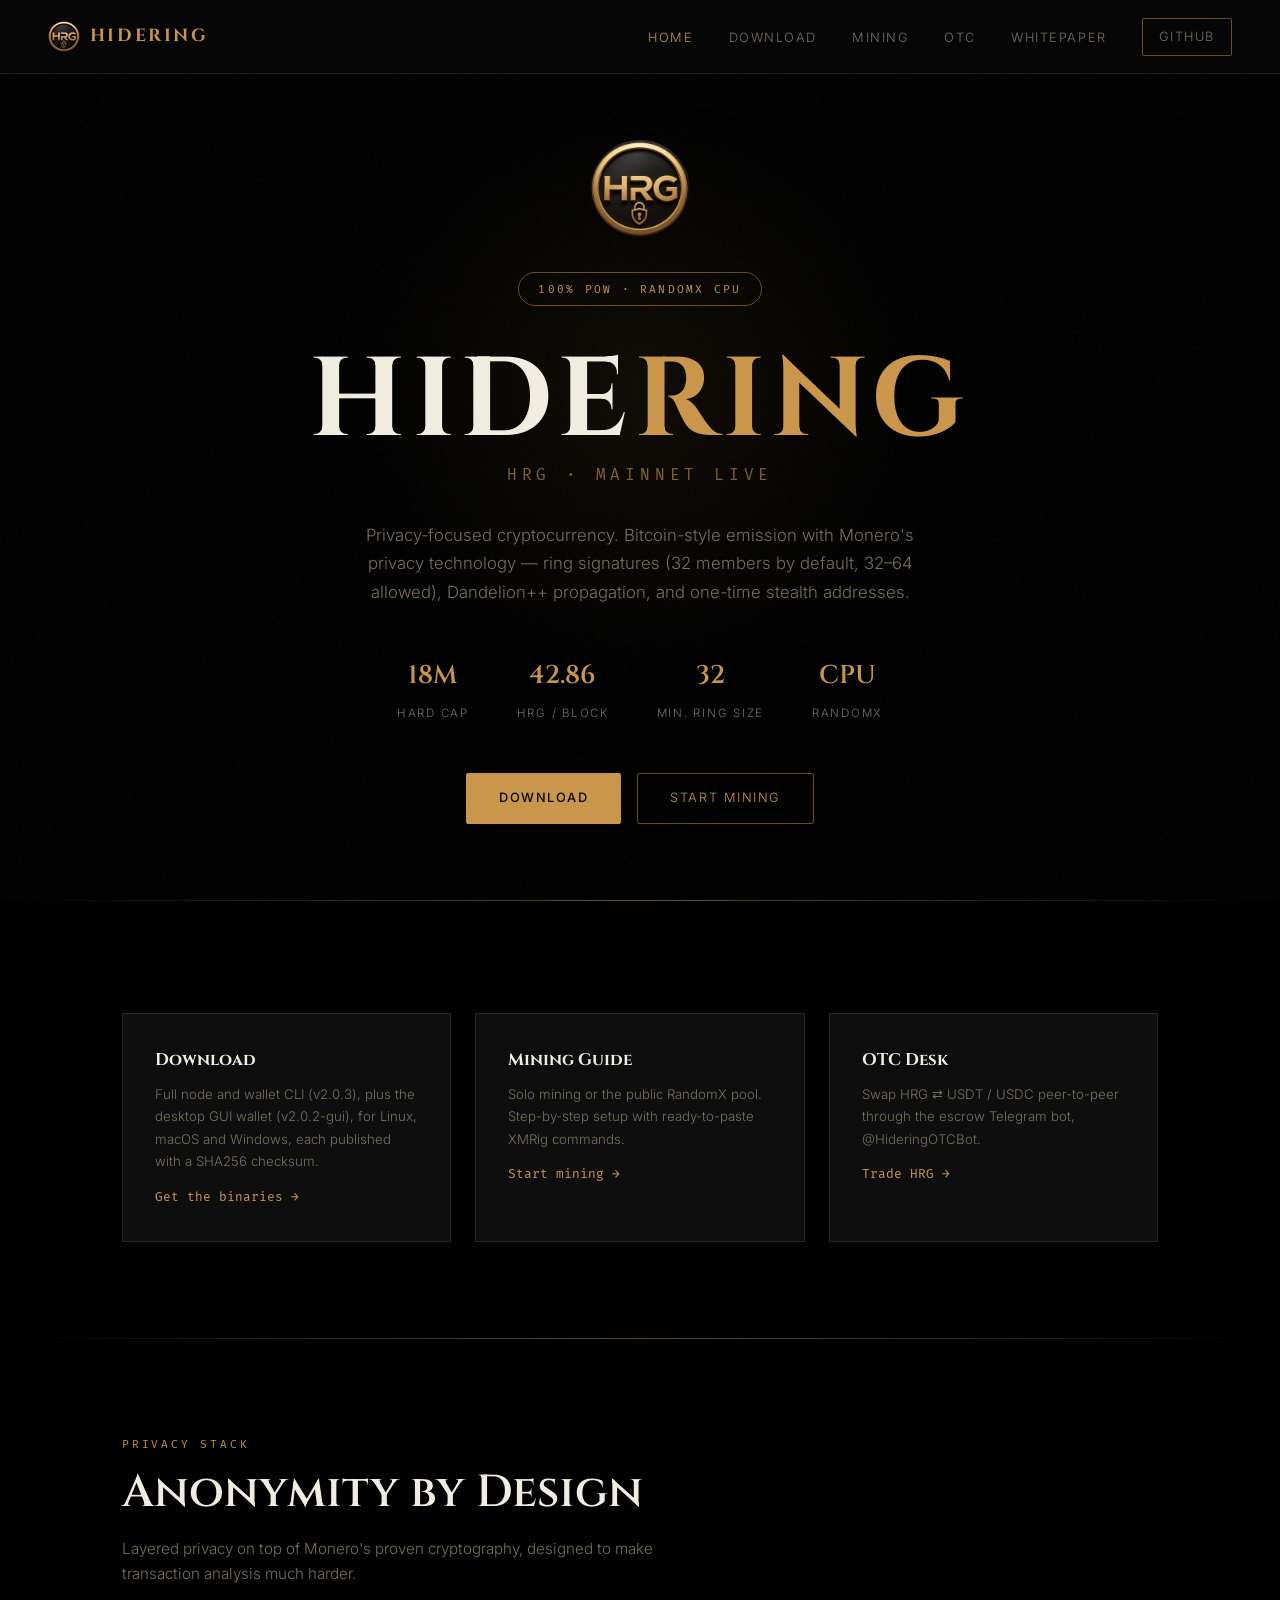
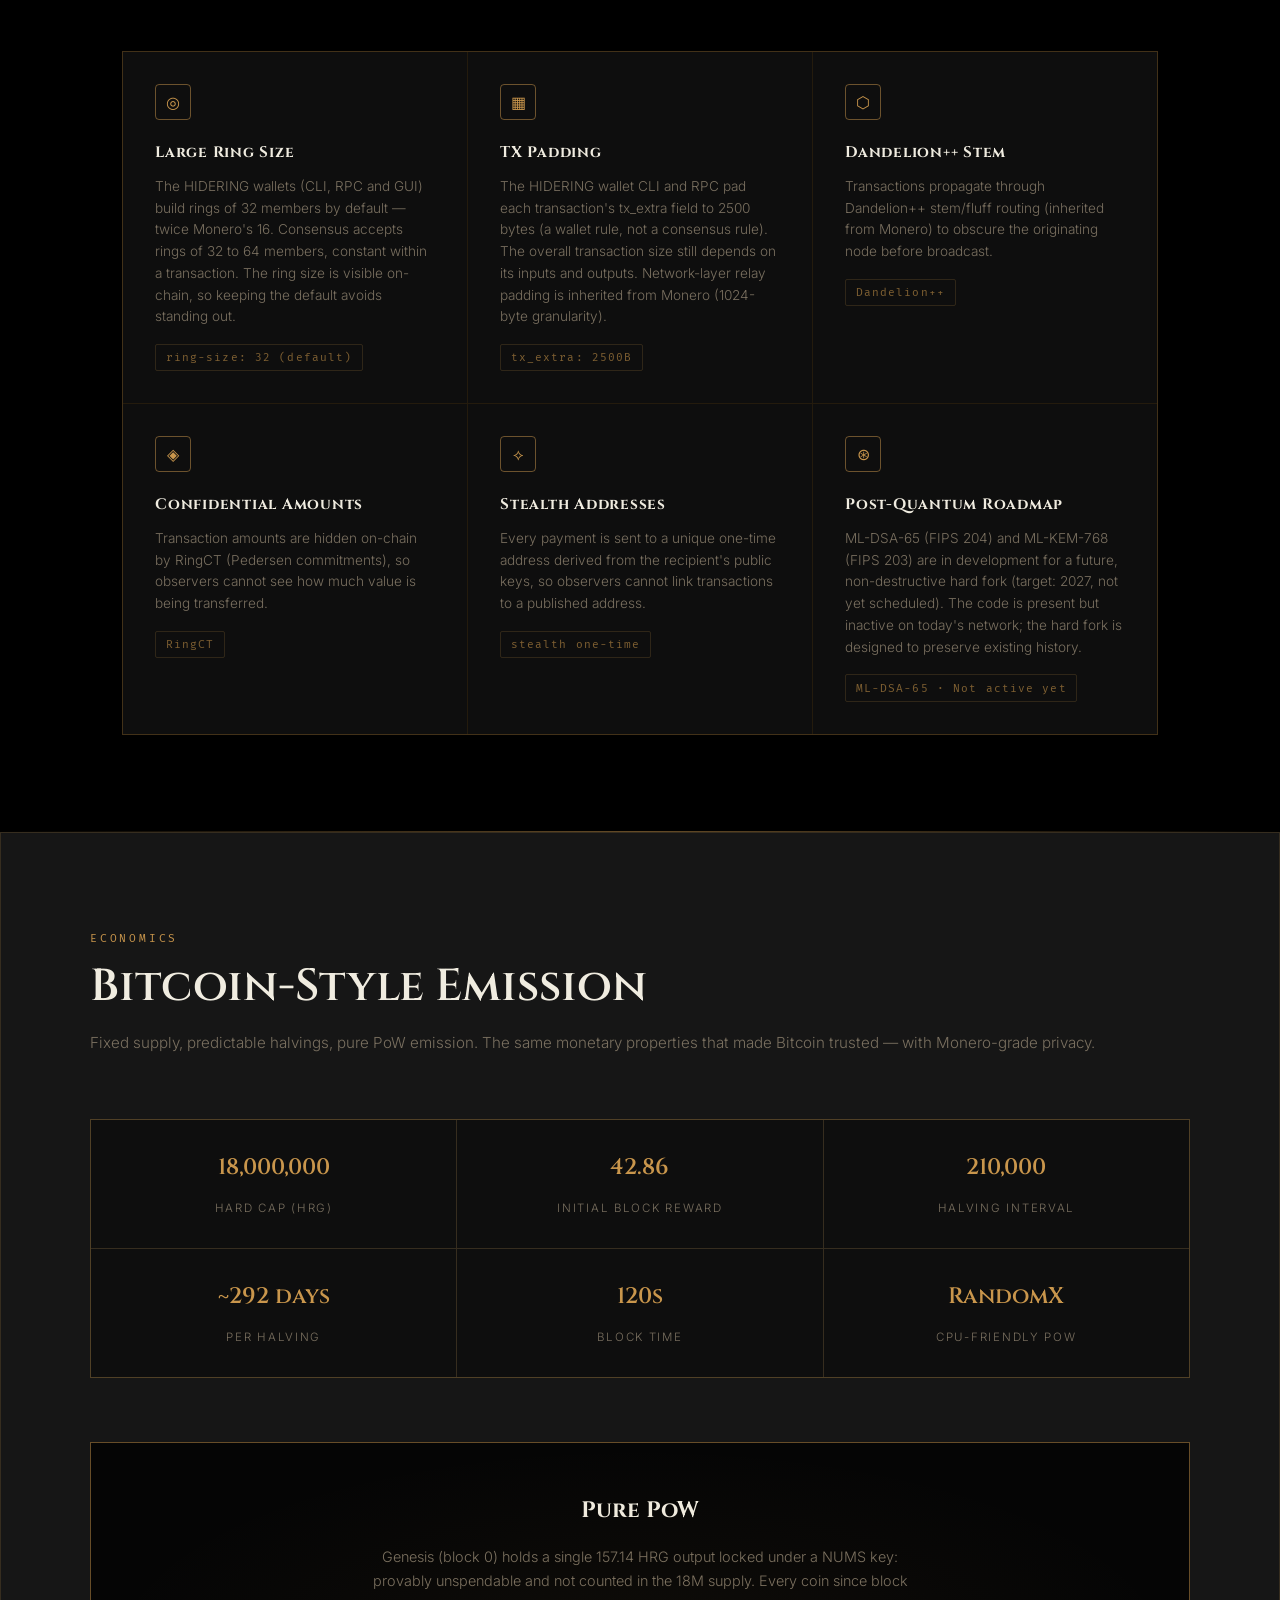
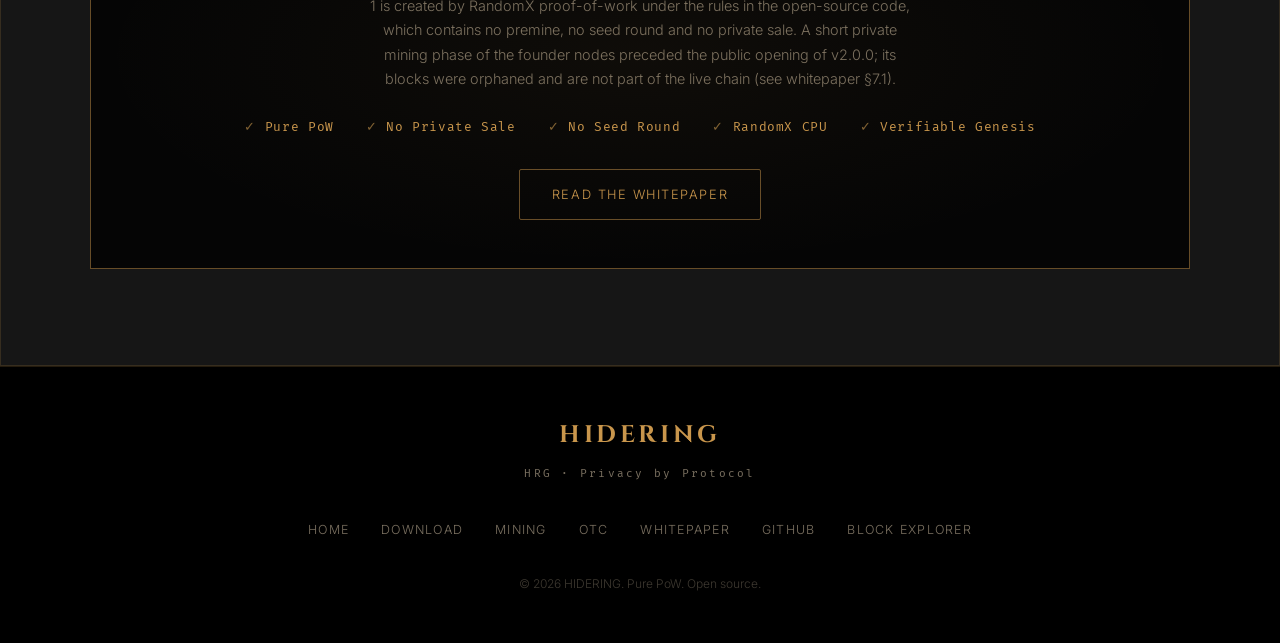
==== docs/index.html @ 136d58a7 "[HRG] docs: retire la bordure CSS autour du logo central de l'accueil Co-Authored-By: Claude Opus 5." ====
<!DOCTYPE html>
<html lang="en">
<head>
<meta charset="UTF-8">
<meta name="viewport" content="width=device-width, initial-scale=1.0">
<title>HIDERING (HRG) — Privacy Cryptocurrency</title>
<meta name="description" content="HIDERING (HRG) is a maximum-privacy cryptocurrency forked from Monero with a Bitcoin-style 18M hard cap, 100% RandomX CPU PoW emission, and ring signatures (32 members by default, 32–64 allowed).">
<link rel="icon" href="favicon.ico?v=20261107" sizes="any">
<link rel="icon" type="image/png" sizes="32x32" href="favicon-32.png?v=20261107">
<link rel="icon" type="image/png" sizes="16x16" href="favicon-16.png?v=20261107">
<link rel="apple-touch-icon" href="apple-touch-icon.png?v=20261107">
<link rel="preconnect" href="https://fonts.googleapis.com">
<link href="https://fonts.googleapis.com/css2?family=Cinzel:wght@400;600;700&family=Inter:wght@300;400;500&family=Fira+Mono:wght@400;500&display=swap" rel="stylesheet">
<link rel="stylesheet" href="style.css">
<script src="/matrix.js" defer></script>
<style>
  /* ---- home-only ---- */
  .hero {
    position: relative;
    min-height: 100vh;
    display: flex;
    flex-direction: column;
    align-items: center;
    justify-content: center;
    text-align: center;
    padding: 8rem 2rem 4rem;
    overflow: hidden;
  }
  .hero-glow {
    position: absolute; top: 50%; left: 50%;
    transform: translate(-50%, -60%);
    width: 600px; height: 600px;
    background: radial-gradient(ellipse, rgba(201,150,76,0.08) 0%, transparent 70%);
    pointer-events: none;
  }
  .hero-badge {
    display: inline-block;
    border: 1px solid var(--border-bright);
    color: var(--gold);
    font-size: 0.7rem; letter-spacing: 0.2em; text-transform: uppercase;
    padding: 0.4rem 1.2rem; border-radius: 2rem; margin-bottom: 2.5rem;
    font-family: 'Fira Mono', monospace;
    animation: fadeUp 0.8s ease both;
  }
  .hero h1 {
    font-family: 'Cinzel', serif;
    font-size: clamp(3.5rem, 10vw, 7rem);
    font-weight: 700; color: var(--white);
    line-height: 1; letter-spacing: 0.05em; margin-bottom: 0.2rem;
    animation: fadeUp 0.8s 0.1s ease both;
  }
  .hero h1 span { color: var(--gold); }
  .hero-ticker {
    font-family: 'Fira Mono', monospace; font-size: 1rem;
    color: var(--gold-dim); letter-spacing: 0.3em; margin-bottom: 2rem;
    animation: fadeUp 0.8s 0.2s ease both;
  }
  .hero p {
    max-width: 560px; font-size: 1.05rem; color: var(--text-dim);
    margin-bottom: 3rem; animation: fadeUp 0.8s 0.3s ease both;
  }
  .hero-stats {
    display: flex; gap: 3rem; flex-wrap: wrap; justify-content: center;
    margin-bottom: 3rem; animation: fadeUp 0.8s 0.4s ease both;
  }
  .stat { text-align: center; }
  .stat-value {
    font-family: 'Cinzel', serif; font-size: 1.6rem; color: var(--gold);
    display: block; font-weight: 600;
  }
  .stat-label {
    font-size: 0.72rem; letter-spacing: 0.15em; text-transform: uppercase;
    color: var(--text-dim);
  }
  .hero-cta {
    display: flex; gap: 1rem; flex-wrap: wrap; justify-content: center;
    animation: fadeUp 0.8s 0.5s ease both;
  }
  @keyframes fadeUp {
    from { opacity: 0; transform: translateY(20px); }
    to { opacity: 1; transform: translateY(0); }
  }

  .features-grid {
    display: grid; grid-template-columns: repeat(3, 1fr);
    gap: 1px; background: var(--border); border: 1px solid var(--border);
  }
  .feature { background: var(--dark); padding: 2rem; transition: background 0.2s; }
  .feature:hover { background: var(--dark2); }
  .feature-icon {
    width: 36px; height: 36px; border: 1px solid var(--border-bright);
    border-radius: 4px; display: flex; align-items: center; justify-content: center;
    margin-bottom: 1.25rem; color: var(--gold); font-size: 1rem;
  }
  .feature h3 {
    font-family: 'Cinzel', serif; font-size: 0.95rem; color: var(--white);
    margin-bottom: 0.6rem; letter-spacing: 0.05em;
  }
  .feature p { font-size: 0.85rem; color: var(--text-dim); line-height: 1.6; }
  .feature-tag {
    display: inline-block; margin-top: 1rem; font-family: 'Fira Mono', monospace;
    font-size: 0.7rem; color: var(--gold-dim); letter-spacing: 0.1em;
    border: 1px solid var(--border); padding: 0.2rem 0.6rem; border-radius: 2px;
  }

  .token-section { background: var(--dark2); border: 1px solid var(--border); padding: 6rem 2rem; }
  .token-section > * { max-width: 1100px; margin-left: auto; margin-right: auto; }
  .token-grid {
    display: grid; grid-template-columns: repeat(3, 1fr); gap: 1px;
    background: var(--border); border: 1px solid var(--border); margin-top: 3rem;
  }
  .token-card { background: var(--dark); padding: 1.75rem 1.5rem; text-align: center; }
  .token-card-value {
    font-family: 'Cinzel', serif; font-size: 1.4rem; color: var(--gold);
    font-weight: 600; display: block; margin-bottom: 0.4rem;
  }
  .token-card-label {
    font-size: 0.72rem; letter-spacing: 0.15em; text-transform: uppercase; color: var(--text-dim);
  }

  .fairlaunch-box {
    border: 1px solid var(--border-bright); padding: 3rem; text-align: center;
    position: relative; overflow: hidden; margin-top: 4rem;
    background: rgba(0,0,0,0.75);
  }
  .fairlaunch-box::before {
    content: ''; position: absolute; inset: 0;
    background: radial-gradient(ellipse at center, rgba(201,150,76,0.05), transparent 70%);
    pointer-events: none;
  }
  .fairlaunch-box h3 { font-family: 'Cinzel', serif; font-size: 1.4rem; color: var(--white); margin-bottom: 1rem; }
  .fairlaunch-box p { color: var(--text-dim); font-size: 0.9rem; max-width: 540px; margin: 0 auto 1.5rem; }
  .fairlaunch-items { display: flex; gap: 2rem; justify-content: center; flex-wrap: wrap; }
  .fi { font-size: 0.8rem; color: var(--gold); font-family: 'Fira Mono', monospace; letter-spacing: 0.05em; }
  .fi::before { content: '✓ '; color: var(--gold-dim); }

  /* nav cards (links out to inner pages) */
  .navcards { display: grid; grid-template-columns: repeat(3, 1fr); gap: 1.5rem; margin-top: 1rem; }
  .navcard {
    border: 1px solid var(--border); background: var(--dark); padding: 2rem;
    text-decoration: none; display: block; transition: all 0.2s;
  }
  .navcard:hover { background: var(--dark2); border-color: var(--border-bright); transform: translateY(-2px); }
  .navcard h3 { font-family: 'Cinzel', serif; font-size: 1.05rem; color: var(--white); margin-bottom: 0.5rem; }
  .navcard p { font-size: 0.83rem; color: var(--text-dim); }
  .navcard .arrow { color: var(--gold); font-family: 'Fira Mono', monospace; font-size: 0.8rem; margin-top: 0.8rem; display: inline-block; }

  @media (max-width: 768px) {
    .hero-stats { gap: 1.5rem; }
    .token-grid { grid-template-columns: repeat(2, 1fr); }
    .features-grid { grid-template-columns: 1fr; }
    .token-section { padding: 4rem 1.5rem; }
    .fairlaunch-box { padding: 2rem 1.5rem; }
    .navcards { grid-template-columns: 1fr; }
  }
</style>
</head>
<body>

<!-- NAV -->
<nav>
  <a href="index.html" class="nav-logo"><img src="logo1.png" alt="HRG">HIDERING</a>
  <button class="nav-toggle" aria-label="Toggle menu">☰</button>
  <ul class="nav-links">
    <li><a href="index.html" class="active">Home</a></li>
    <li><a href="download.html">Download</a></li>
    <li><a href="mining.html">Mining</a></li>
    <li><a href="otc.html">OTC</a></li>
    <li><a href="whitepaper.html">Whitepaper</a></li>
    <li><a href="https://github.com/AB-lab113/hidering" class="btn btn-outline btn-sm">GitHub</a></li>
  </ul>
</nav>

<!-- HERO -->
<div class="hero">
  <div class="hero-glow"></div>

  <a href="/chat" aria-label="Open Flash Chat"><img src="logo1.png" style="width:100px;height:100px;border-radius:50%;object-fit:cover;margin-bottom:1.5rem;cursor:pointer;" alt="HRG Logo"></a>
  <div class="hero-badge">100% PoW · RandomX CPU</div>

  <h1>HIDE<span>RING</span></h1>
  <div class="hero-ticker">HRG · MAINNET LIVE</div>

  <p>Privacy-focused cryptocurrency. Bitcoin-style emission with Monero's privacy technology — ring signatures (32 members by default, 32–64 allowed), Dandelion++ propagation, and one-time stealth addresses.</p>

  <div class="hero-stats">
    <div class="stat"><span class="stat-value">18M</span><span class="stat-label">Hard Cap</span></div>
    <div class="stat"><span class="stat-value">42.86</span><span class="stat-label">HRG / Block</span></div>
    <div class="stat"><span class="stat-value">32</span><span class="stat-label">Min. Ring Size</span></div>
    <div class="stat"><span class="stat-value">CPU</span><span class="stat-label">RandomX</span></div>
  </div>

  <div class="hero-cta">
    <a href="download.html" class="btn btn-primary">Download</a>
    <a href="mining.html" class="btn btn-outline">Start Mining</a>
  </div>
</div>

<div class="divider"></div>

<!-- QUICK NAV CARDS -->
<section>
  <div class="navcards reveal">
    <a href="download.html" class="navcard">
      <h3>Download</h3>
      <p>Full node and wallet CLI (v2.0.3), plus the desktop GUI wallet (v2.0.2-gui), for Linux, macOS and Windows, each published with a SHA256 checksum.</p>
      <span class="arrow">Get the binaries →</span>
    </a>
    <a href="mining.html" class="navcard">
      <h3>Mining Guide</h3>
      <p>Solo mining or the public RandomX pool. Step-by-step setup with ready-to-paste XMRig commands.</p>
      <span class="arrow">Start mining →</span>
    </a>
    <a href="otc.html" class="navcard">
      <h3>OTC Desk</h3>
      <p>Swap HRG ⇄ USDT / USDC peer-to-peer through the escrow Telegram bot, @HideringOTCBot.</p>
      <span class="arrow">Trade HRG →</span>
    </a>
  </div>
</section>

<div class="divider"></div>

<!-- PRIVACY -->
<section id="privacy">
  <div class="section-label reveal">Privacy Stack</div>
  <h2 class="section-title reveal">Anonymity by Design</h2>
  <p class="section-sub reveal">Layered privacy on top of Monero's proven cryptography, designed to make transaction analysis much harder.</p>

  <div class="features-grid reveal">
    <div class="feature">
      <div class="feature-icon">◎</div>
      <h3>Large Ring Size</h3>
      <p>The HIDERING wallets (CLI, RPC and GUI) build rings of 32 members by default — twice Monero's 16. Consensus accepts rings of 32 to 64 members, constant within a transaction. The ring size is visible on-chain, so keeping the default avoids standing out.</p>
      <span class="feature-tag">ring-size: 32 (default)</span>
    </div>
    <div class="feature">
      <div class="feature-icon">▦</div>
      <h3>TX Padding</h3>
      <p>The HIDERING wallet CLI and RPC pad each transaction's tx_extra field to 2500 bytes (a wallet rule, not a consensus rule). The overall transaction size still depends on its inputs and outputs. Network-layer relay padding is inherited from Monero (1024-byte granularity).</p>
      <span class="feature-tag">tx_extra: 2500B</span>
    </div>
    <div class="feature">
      <div class="feature-icon">⬡</div>
      <h3>Dandelion++ Stem</h3>
      <p>Transactions propagate through Dandelion++ stem/fluff routing (inherited from Monero) to obscure the originating node before broadcast.</p>
      <span class="feature-tag">Dandelion++</span>
    </div>
    <div class="feature">
      <div class="feature-icon">◈</div>
      <h3>Confidential Amounts</h3>
      <p>Transaction amounts are hidden on-chain by RingCT (Pedersen commitments), so observers cannot see how much value is being transferred.</p>
      <span class="feature-tag">RingCT</span>
    </div>
    <div class="feature">
      <div class="feature-icon">⟡</div>
      <h3>Stealth Addresses</h3>
      <p>Every payment is sent to a unique one-time address derived from the recipient's public keys, so observers cannot link transactions to a published address.</p>
      <span class="feature-tag">stealth one-time</span>
    </div>
    <div class="feature">
      <div class="feature-icon">⊛</div>
      <h3>Post-Quantum Roadmap</h3>
      <p>ML-DSA-65 (FIPS 204) and ML-KEM-768 (FIPS 203) are in development for a future, non-destructive hard fork (target: 2027, not yet scheduled). The code is present but inactive on today's network; the hard fork is designed to preserve existing history.</p>
      <span class="feature-tag">ML-DSA-65 · Not active yet</span>
    </div>
  </div>
</section>

<div class="divider"></div>

<!-- TOKENOMICS -->
<div class="token-section" id="tokenomics">
  <div class="section-label reveal">Economics</div>
  <h2 class="section-title reveal">Bitcoin-Style Emission</h2>
  <p class="section-sub reveal">Fixed supply, predictable halvings, pure PoW emission. The same monetary properties that made Bitcoin trusted — with Monero-grade privacy.</p>

  <div class="token-grid reveal">
    <div class="token-card"><span class="token-card-value">18,000,000</span><span class="token-card-label">Hard Cap (HRG)</span></div>
    <div class="token-card"><span class="token-card-value">42.86</span><span class="token-card-label">Initial Block Reward</span></div>
    <div class="token-card"><span class="token-card-value">210,000</span><span class="token-card-label">Halving Interval</span></div>
    <div class="token-card"><span class="token-card-value">~292 days</span><span class="token-card-label">Per Halving</span></div>
    <div class="token-card"><span class="token-card-value">120s</span><span class="token-card-label">Block Time</span></div>
    <div class="token-card"><span class="token-card-value">RandomX</span><span class="token-card-label">CPU-friendly PoW</span></div>
  </div>

  <div class="fairlaunch-box reveal">
    <h3>Pure PoW</h3>
    <p>Genesis (block 0) holds a single 157.14 HRG output locked under a NUMS key: provably unspendable and not counted in the 18M supply. Every coin since block 1 is created by RandomX proof-of-work under the rules in the open-source code, which contains no premine, no seed round and no private sale. A short private mining phase of the founder nodes preceded the public opening of v2.0.0; its blocks were orphaned and are not part of the live chain (see whitepaper §7.1).</p>
    <div class="fairlaunch-items">
      <span class="fi">Pure PoW</span>
      <span class="fi">No Private Sale</span>
      <span class="fi">No Seed Round</span>
      <span class="fi">RandomX CPU</span>
      <span class="fi">Verifiable Genesis</span>
    </div>
    <div style="margin-top:2rem;">
      <a href="whitepaper.html" class="btn btn-outline">Read the Whitepaper</a>
    </div>
  </div>
</div>

<!-- FOOTER -->
<footer>
  <div class="footer-logo">HIDERING</div>
  <div class="footer-sub">HRG · Privacy by Protocol</div>
  <ul class="footer-links">
    <li><a href="index.html">Home</a></li>
    <li><a href="download.html">Download</a></li>
    <li><a href="mining.html">Mining</a></li>
    <li><a href="otc.html">OTC</a></li>
    <li><a href="whitepaper.html">Whitepaper</a></li>
    <li><a href="https://github.com/AB-lab113/hidering">GitHub</a></li>
    <li><a href="https://explorer.hidering.org">Block Explorer</a></li>
  </ul>
  <div class="footer-copy">© 2026 HIDERING. Pure PoW. Open source.</div>
</footer>

<script src="site.js"></script>
</body>
</html>
---- docs/style.css ----
/* ============================================================
   HIDERING (HRG) — shared site stylesheet
   Dark + gold theme, consistent across all pages.
   ============================================================ */

:root {
  --gold: #C9964C;
  --gold-bright: #E8BB7A;
  --gold-dim: #7F6032;
  --black: #080808;
  --dark: #0E0E0E;
  --dark2: #161616;
  --dark3: #1E1E1E;
  --border: rgba(201,150,76,0.18);
  --border-bright: rgba(201,150,76,0.5);
  --text: #D4CFC0;
  --text-dim: #7A7060;
  --white: #F0ECE0;
  --green: #6FCF97;
  --nav-h: 4.1rem;
}

*, *::before, *::after { box-sizing: border-box; margin: 0; padding: 0; }

html { scroll-behavior: smooth; background: #000; }

body {
  /* transparent so the fixed matrix canvas (z-index:-1) shows through */
  background: transparent;
  color: var(--text);
  font-family: 'Inter', sans-serif;
  font-weight: 300;
  line-height: 1.7;
  overflow-x: hidden;
}

/* NOISE TEXTURE */
body::before {
  content: '';
  position: fixed;
  inset: 0;
  background-image: url("data:image/svg+xml,%3Csvg viewBox='0 0 256 256' xmlns='http://www.w3.org/2000/svg'%3E%3Cfilter id='n'%3E%3CfeTurbulence type='fractalNoise' baseFrequency='0.9' numOctaves='4' stitchTiles='stitch'/%3E%3C/filter%3E%3Crect width='100%25' height='100%25' filter='url(%23n)' opacity='0.04'/%3E%3C/svg%3E");
  pointer-events: none;
  z-index: 0;
  opacity: 0.6;
}

a { color: var(--gold); }

/* ============================== NAV ============================== */
nav {
  position: fixed;
  top: 0; left: 0; right: 0;
  z-index: 100;
  display: flex;
  align-items: center;
  justify-content: space-between;
  padding: 1.1rem 3rem;
  background: rgba(8,8,8,0.85);
  backdrop-filter: blur(12px);
  border-bottom: 1px solid var(--border);
}

.nav-logo {
  font-family: 'Cinzel', serif;
  font-size: 1.1rem;
  font-weight: 700;
  color: var(--gold);
  letter-spacing: 0.15em;
  text-decoration: none;
  display: flex;
  align-items: center;
  gap: 0.6rem;
}

.nav-logo img {
  height: 32px; width: 32px;
  border-radius: 50%;
  object-fit: cover;
}

.nav-links {
  display: flex;
  gap: 2.2rem;
  list-style: none;
  align-items: center;
}

.nav-links a {
  color: var(--text-dim);
  text-decoration: none;
  font-size: 0.8rem;
  letter-spacing: 0.12em;
  text-transform: uppercase;
  transition: color 0.2s;
}

.nav-links a:hover { color: var(--gold); }
.nav-links a.active { color: var(--gold); }

/* mobile menu toggle */
.nav-toggle {
  display: none;
  background: none;
  border: 1px solid var(--border-bright);
  border-radius: 3px;
  color: var(--gold);
  font-size: 1.2rem;
  line-height: 1;
  padding: 0.35rem 0.6rem;
  cursor: pointer;
}

/* ============================== BUTTONS ============================== */
.btn {
  display: inline-block;
  padding: 0.85rem 2rem;
  font-size: 0.8rem;
  letter-spacing: 0.12em;
  text-transform: uppercase;
  text-decoration: none;
  border-radius: 2px;
  transition: all 0.2s;
  cursor: pointer;
}

.btn-primary {
  background: var(--gold);
  color: var(--black);
  font-weight: 500;
  border: 1px solid var(--gold);
}

.btn-primary:hover {
  background: var(--gold-bright);
  border-color: var(--gold-bright);
  transform: translateY(-1px);
}

.btn-outline {
  border: 1px solid var(--border-bright);
  color: var(--gold);
  background: transparent;
}

.btn-outline:hover {
  background: rgba(201,150,76,0.07);
  transform: translateY(-1px);
}

.btn-sm { padding: 0.45rem 1rem; font-size: 0.72rem; }

/* ============================== LAYOUT ============================== */
.divider {
  width: 100%;
  height: 1px;
  background: linear-gradient(90deg, transparent, var(--border-bright), transparent);
}

section {
  position: relative;
  z-index: 1;
  padding: 6rem 2rem;
  max-width: 1100px;
  margin: 0 auto;
  background: rgba(0,0,0,0.75);
}

/* page header used by inner pages */
.page-head {
  position: relative;
  z-index: 1;
  text-align: center;
  padding: calc(var(--nav-h) + 5rem) 2rem 4rem;
  overflow: hidden;
  background: rgba(0,0,0,0.75);
}

.page-head .hero-glow {
  position: absolute;
  top: 0; left: 50%;
  transform: translateX(-50%);
  width: 600px; height: 400px;
  background: radial-gradient(ellipse, rgba(201,150,76,0.08) 0%, transparent 70%);
  pointer-events: none;
}

.section-label {
  font-family: 'Fira Mono', monospace;
  font-size: 0.7rem;
  letter-spacing: 0.25em;
  text-transform: uppercase;
  color: var(--gold);
  margin-bottom: 0.75rem;
}

.section-title {
  font-family: 'Cinzel', serif;
  font-size: clamp(1.8rem, 4vw, 2.8rem);
  color: var(--white);
  font-weight: 600;
  margin-bottom: 1rem;
  line-height: 1.2;
}

.section-sub {
  color: var(--text-dim);
  max-width: 600px;
  font-size: 0.95rem;
  margin-bottom: 4rem;
}

.page-head .section-sub { margin: 0 auto; }

/* ============================== CARDS / PANELS ============================== */
.panel {
  border: 1px solid var(--border);
  background: var(--dark);
  padding: 1.75rem;
}

.panel-label {
  font-family: 'Fira Mono', monospace;
  font-size: 0.72rem;
  letter-spacing: 0.18em;
  text-transform: uppercase;
  color: var(--gold);
  margin-bottom: 1rem;
}

/* ============================== TABLES ============================== */
.data-table {
  width: 100%;
  border-collapse: collapse;
  font-size: 0.875rem;
}

.data-table th {
  font-family: 'Fira Mono', monospace;
  font-size: 0.7rem;
  letter-spacing: 0.15em;
  text-transform: uppercase;
  color: var(--gold-dim);
  text-align: left;
  padding: 0.75rem 1rem;
  border-bottom: 1px solid var(--border-bright);
}

.data-table td {
  padding: 0.9rem 1rem;
  border-bottom: 1px solid var(--border);
  color: var(--text);
  vertical-align: top;
}

.data-table tr:hover td { background: rgba(201,150,76,0.03); }
.data-table .gold { color: var(--gold); font-family: 'Fira Mono', monospace; }

/* ============================== CODE ============================== */
.code-block {
  margin-top: 0.75rem;
  background: var(--dark3);
  border: 1px solid var(--border);
  border-radius: 2px;
  padding: 0.85rem 1.1rem;
  font-family: 'Fira Mono', monospace;
  font-size: 0.78rem;
  color: var(--gold-dim);
  line-height: 1.85;
  overflow-x: auto;
}

.code-block .cmd { color: var(--gold); }
.code-block .dim { color: var(--text-dim); }

code.inline {
  font-family: 'Fira Mono', monospace;
  color: var(--gold);
  font-size: 0.85em;
  background: var(--dark3);
  padding: 0.08em 0.4em;
  border-radius: 2px;
}

/* ============================== SCROLL REVEAL ============================== */
.reveal {
  opacity: 0;
  transform: translateY(24px);
  transition: opacity 0.7s ease, transform 0.7s ease;
}
.reveal.visible { opacity: 1; transform: none; }

/* ============================== FOOTER ============================== */
footer {
  border-top: 1px solid var(--border);
  padding: 3rem 2rem;
  text-align: center;
  position: relative;
  z-index: 1;
  background: rgba(0,0,0,0.75);
}

.footer-logo {
  font-family: 'Cinzel', serif;
  font-size: 1.5rem;
  color: var(--gold);
  font-weight: 700;
  letter-spacing: 0.15em;
  margin-bottom: 0.5rem;
}

.footer-sub {
  font-family: 'Fira Mono', monospace;
  font-size: 0.7rem;
  color: var(--text-dim);
  letter-spacing: 0.2em;
  margin-bottom: 2rem;
}

.footer-links {
  display: flex;
  gap: 2rem;
  justify-content: center;
  flex-wrap: wrap;
  list-style: none;
  margin-bottom: 2rem;
}

.footer-links a {
  color: var(--text-dim);
  text-decoration: none;
  font-size: 0.78rem;
  letter-spacing: 0.1em;
  text-transform: uppercase;
  transition: color 0.2s;
}

.footer-links a:hover { color: var(--gold); }

.footer-copy {
  font-size: 0.75rem;
  color: var(--text-dim);
  opacity: 0.5;
}

/* ============================== RESPONSIVE ============================== */
@media (max-width: 820px) {
  nav { padding: 0.9rem 1.5rem; }
  .nav-toggle { display: block; }
  .nav-links {
    position: fixed;
    top: var(--nav-h); left: 0; right: 0;
    flex-direction: column;
    gap: 0;
    background: rgba(8,8,8,0.97);
    backdrop-filter: blur(12px);
    border-bottom: 1px solid var(--border);
    padding: 0.5rem 0;
    max-height: 0;
    overflow: hidden;
    transition: max-height 0.3s ease;
  }
  .nav-links.open { max-height: 26rem; }
  .nav-links li { width: 100%; text-align: center; }
  .nav-links a {
    display: block;
    padding: 0.9rem 1.5rem;
    border-top: 1px solid var(--border);
  }
  .nav-links .btn { margin: 0.6rem auto; display: inline-block; }
  section { padding: 4rem 1.5rem; }
}
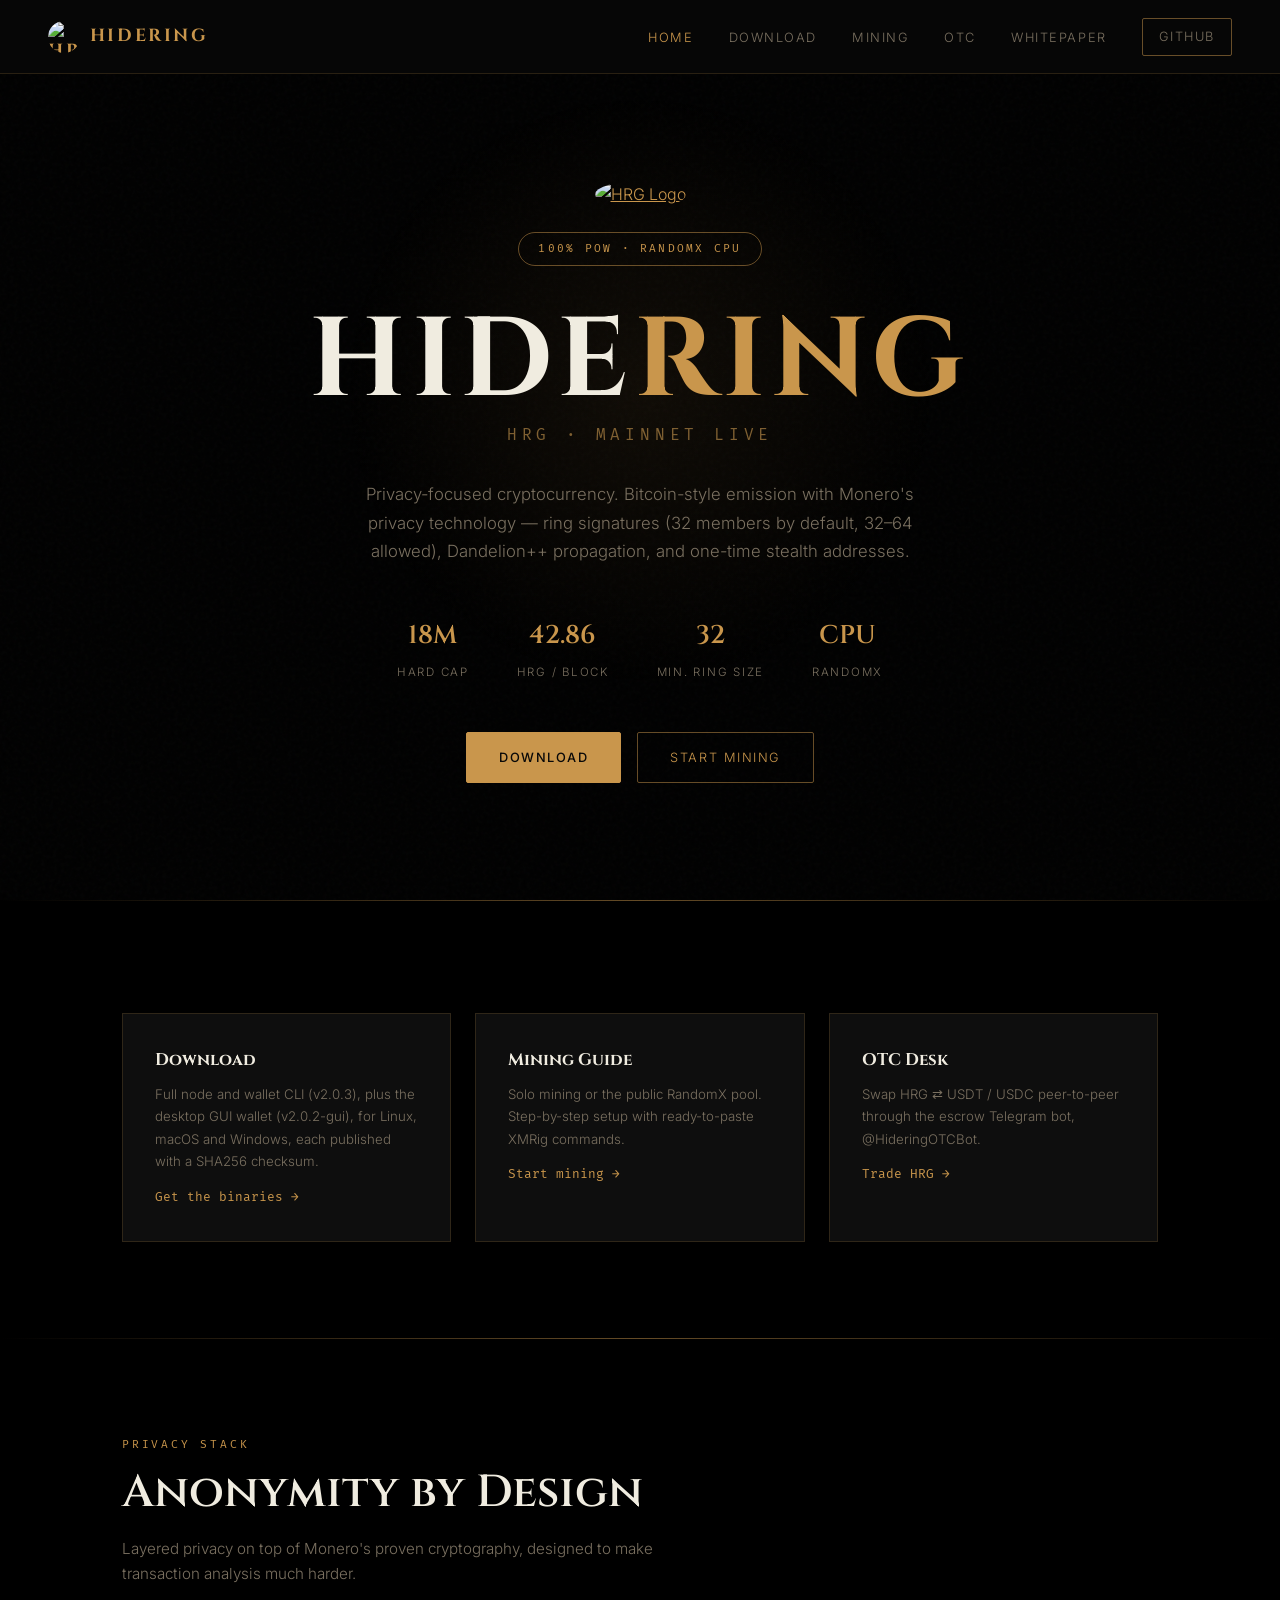
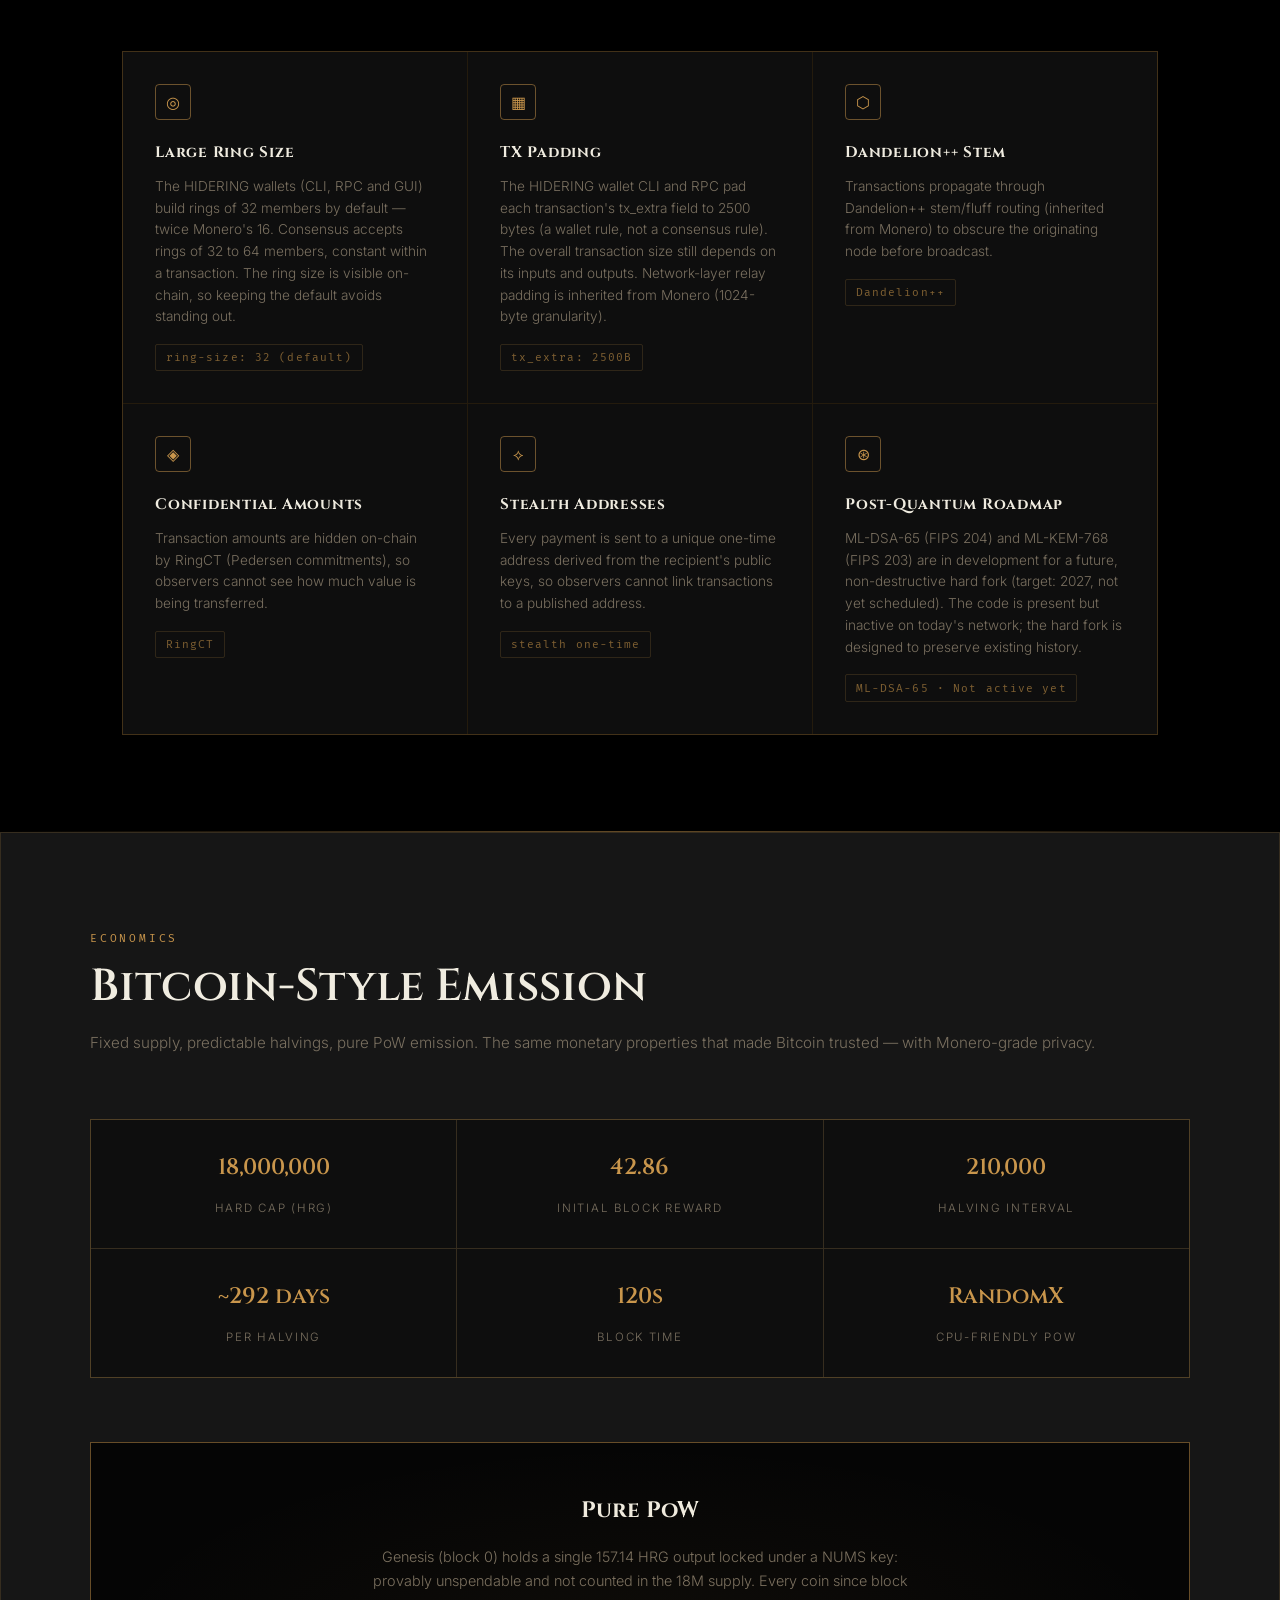
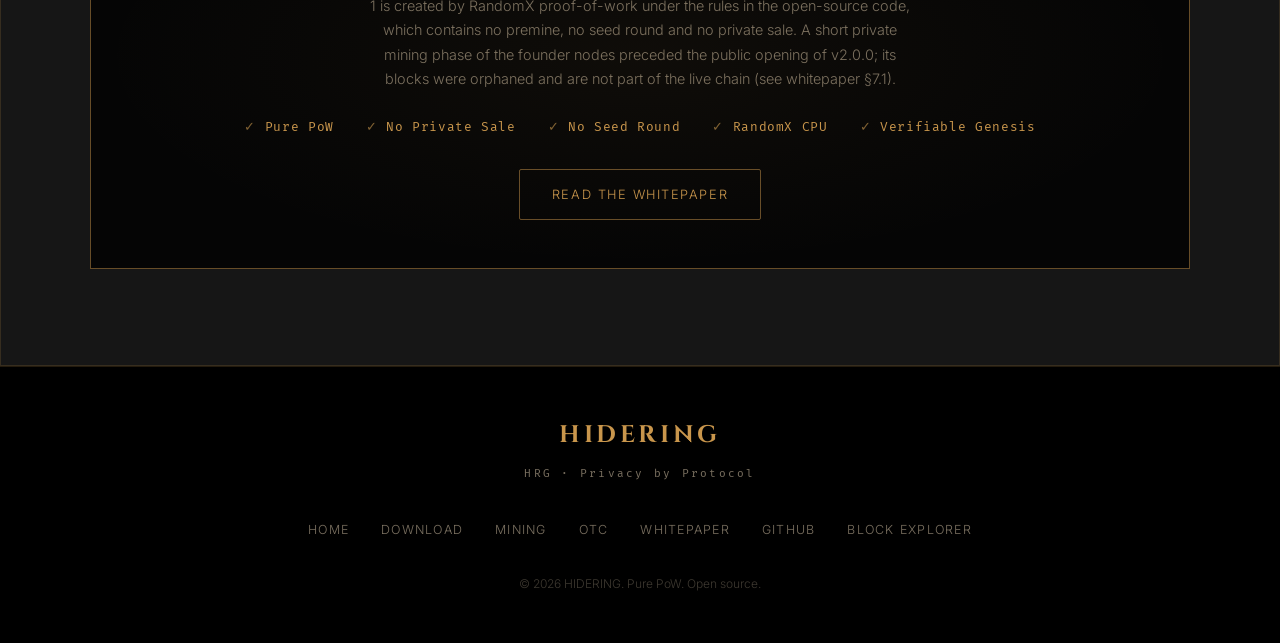
==== commit cb0a3b03: "[HRG] web+explorer: new HRG logo, favicons (simplified 16/32/48), manifest, og-image; explorer meta " ====
--- a/docs/index.html
+++ b/docs/index.html
@@ -5,10 +5,19 @@
 <meta name="viewport" content="width=device-width, initial-scale=1.0">
 <title>HIDERING (HRG) — Privacy Cryptocurrency</title>
 <meta name="description" content="HIDERING (HRG) is a maximum-privacy cryptocurrency forked from Monero with a Bitcoin-style 18M hard cap, 100% RandomX CPU PoW emission, and ring signatures (32 members by default, 32–64 allowed).">
-<link rel="icon" href="favicon.ico?v=20261107" sizes="any">
-<link rel="icon" type="image/png" sizes="32x32" href="favicon-32.png?v=20261107">
-<link rel="icon" type="image/png" sizes="16x16" href="favicon-16.png?v=20261107">
-<link rel="apple-touch-icon" href="apple-touch-icon.png?v=20261107">
+<link rel="icon" href="/favicon.ico?v=2" sizes="any">
+<link rel="icon" type="image/png" sizes="16x16" href="/favicon-16.png?v=2">
+<link rel="icon" type="image/png" sizes="32x32" href="/favicon-32.png?v=2">
+<link rel="icon" type="image/png" sizes="48x48" href="/favicon-48.png?v=2">
+<link rel="icon" type="image/png" sizes="192x192" href="/favicon-192.png?v=2">
+<link rel="apple-touch-icon" sizes="180x180" href="/apple-touch-icon.png?v=2">
+<link rel="manifest" href="/site.webmanifest?v=2">
+<meta name="theme-color" content="#000000">
+<meta property="og:image" content="https://www.hidering.org/og-image.png">
+<meta property="og:image:width" content="1200">
+<meta property="og:image:height" content="630">
+<meta name="twitter:card" content="summary_large_image">
+<meta name="twitter:image" content="https://www.hidering.org/og-image.png">
 <link rel="preconnect" href="https://fonts.googleapis.com">
 <link href="https://fonts.googleapis.com/css2?family=Cinzel:wght@400;600;700&family=Inter:wght@300;400;500&family=Fira+Mono:wght@400;500&display=swap" rel="stylesheet">
 <link rel="stylesheet" href="style.css">
@@ -159,7 +168,7 @@
 
 <!-- NAV -->
 <nav>
-  <a href="index.html" class="nav-logo"><img src="logo1.png" alt="HRG">HIDERING</a>
+  <a href="index.html" class="nav-logo"><img src="/logo-hrg.png" alt="HRG">HIDERING</a>
   <button class="nav-toggle" aria-label="Toggle menu">☰</button>
   <ul class="nav-links">
     <li><a href="index.html" class="active">Home</a></li>
@@ -175,7 +184,7 @@
 <div class="hero">
   <div class="hero-glow"></div>
 
-  <a href="/chat" aria-label="Open Flash Chat"><img src="logo1.png" style="width:100px;height:100px;border-radius:50%;object-fit:cover;margin-bottom:1.5rem;cursor:pointer;" alt="HRG Logo"></a>
+  <a href="/chat" aria-label="Open Flash Chat"><img src="/logo-hrg.png" style="width:100px;height:100px;border-radius:50%;object-fit:cover;margin-bottom:1.5rem;cursor:pointer;" alt="HRG Logo"></a>
   <div class="hero-badge">100% PoW · RandomX CPU</div>
 
   <h1>HIDE<span>RING</span></h1>
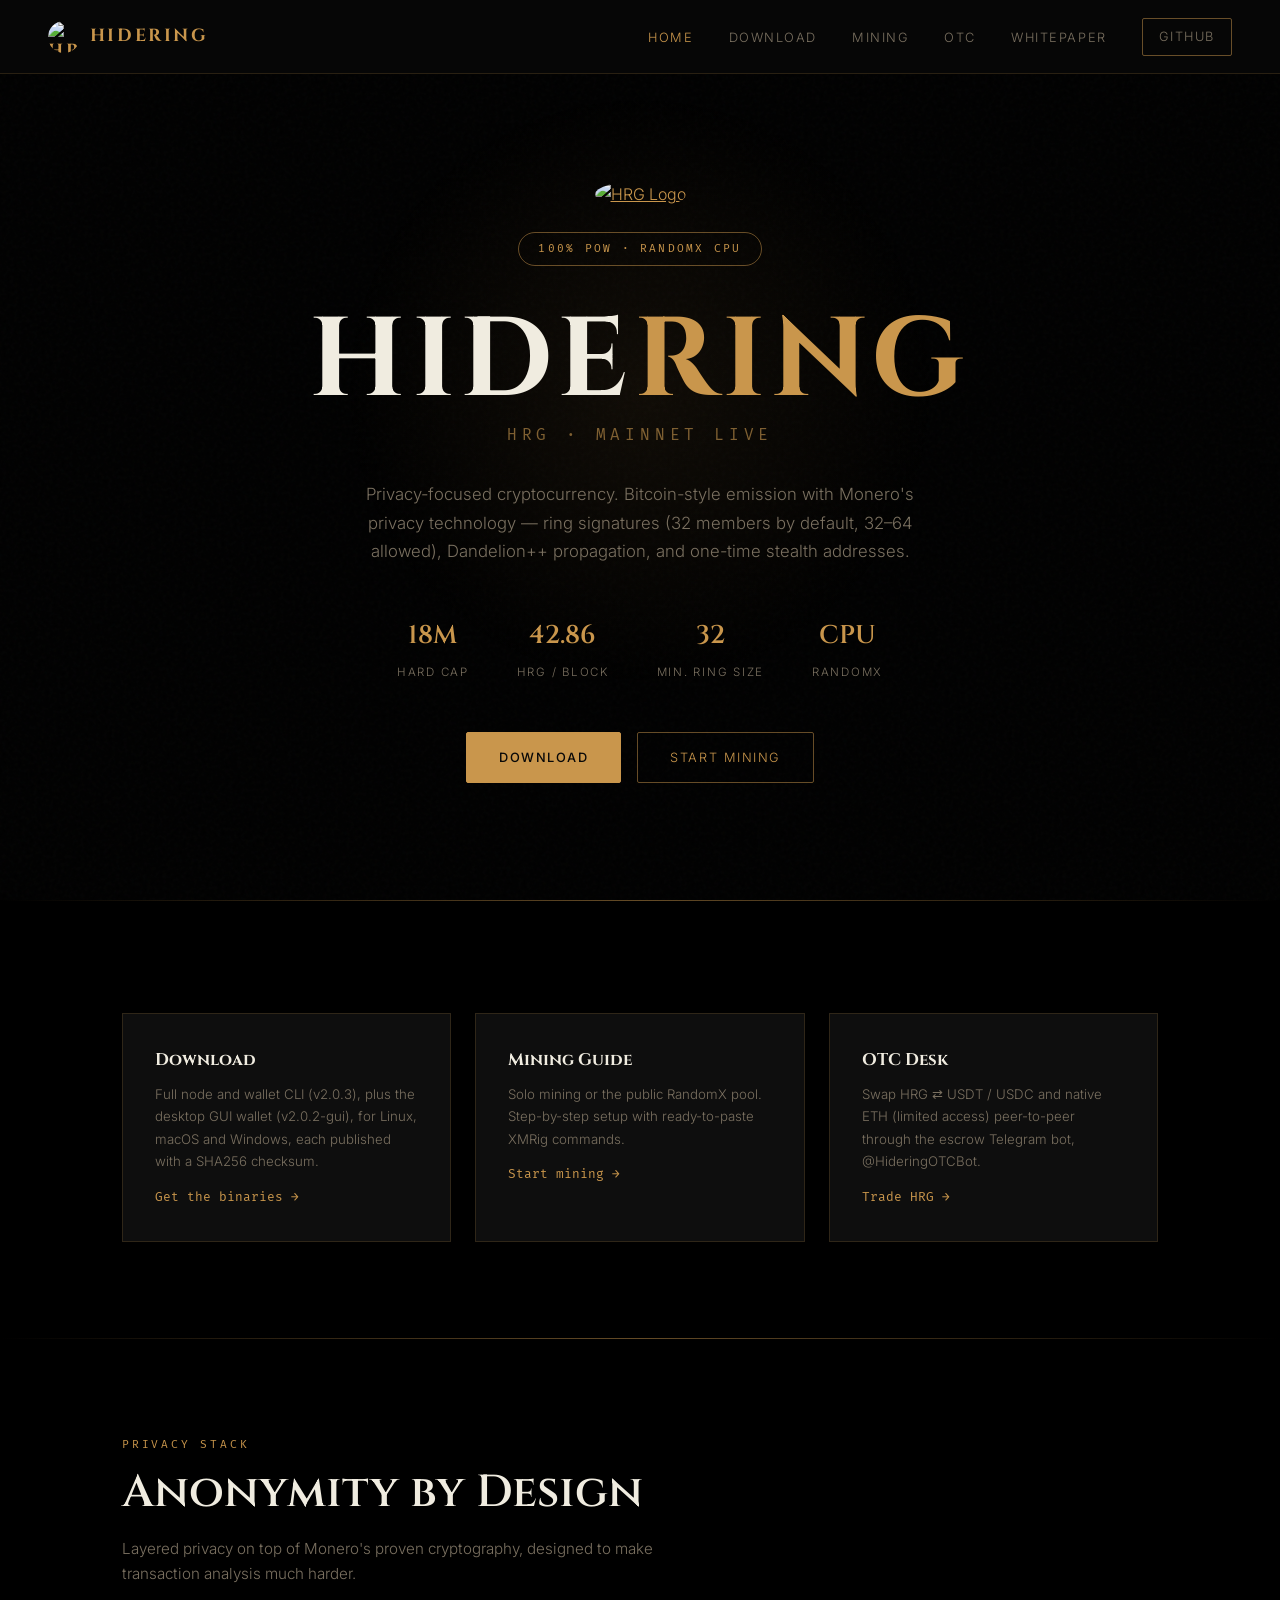
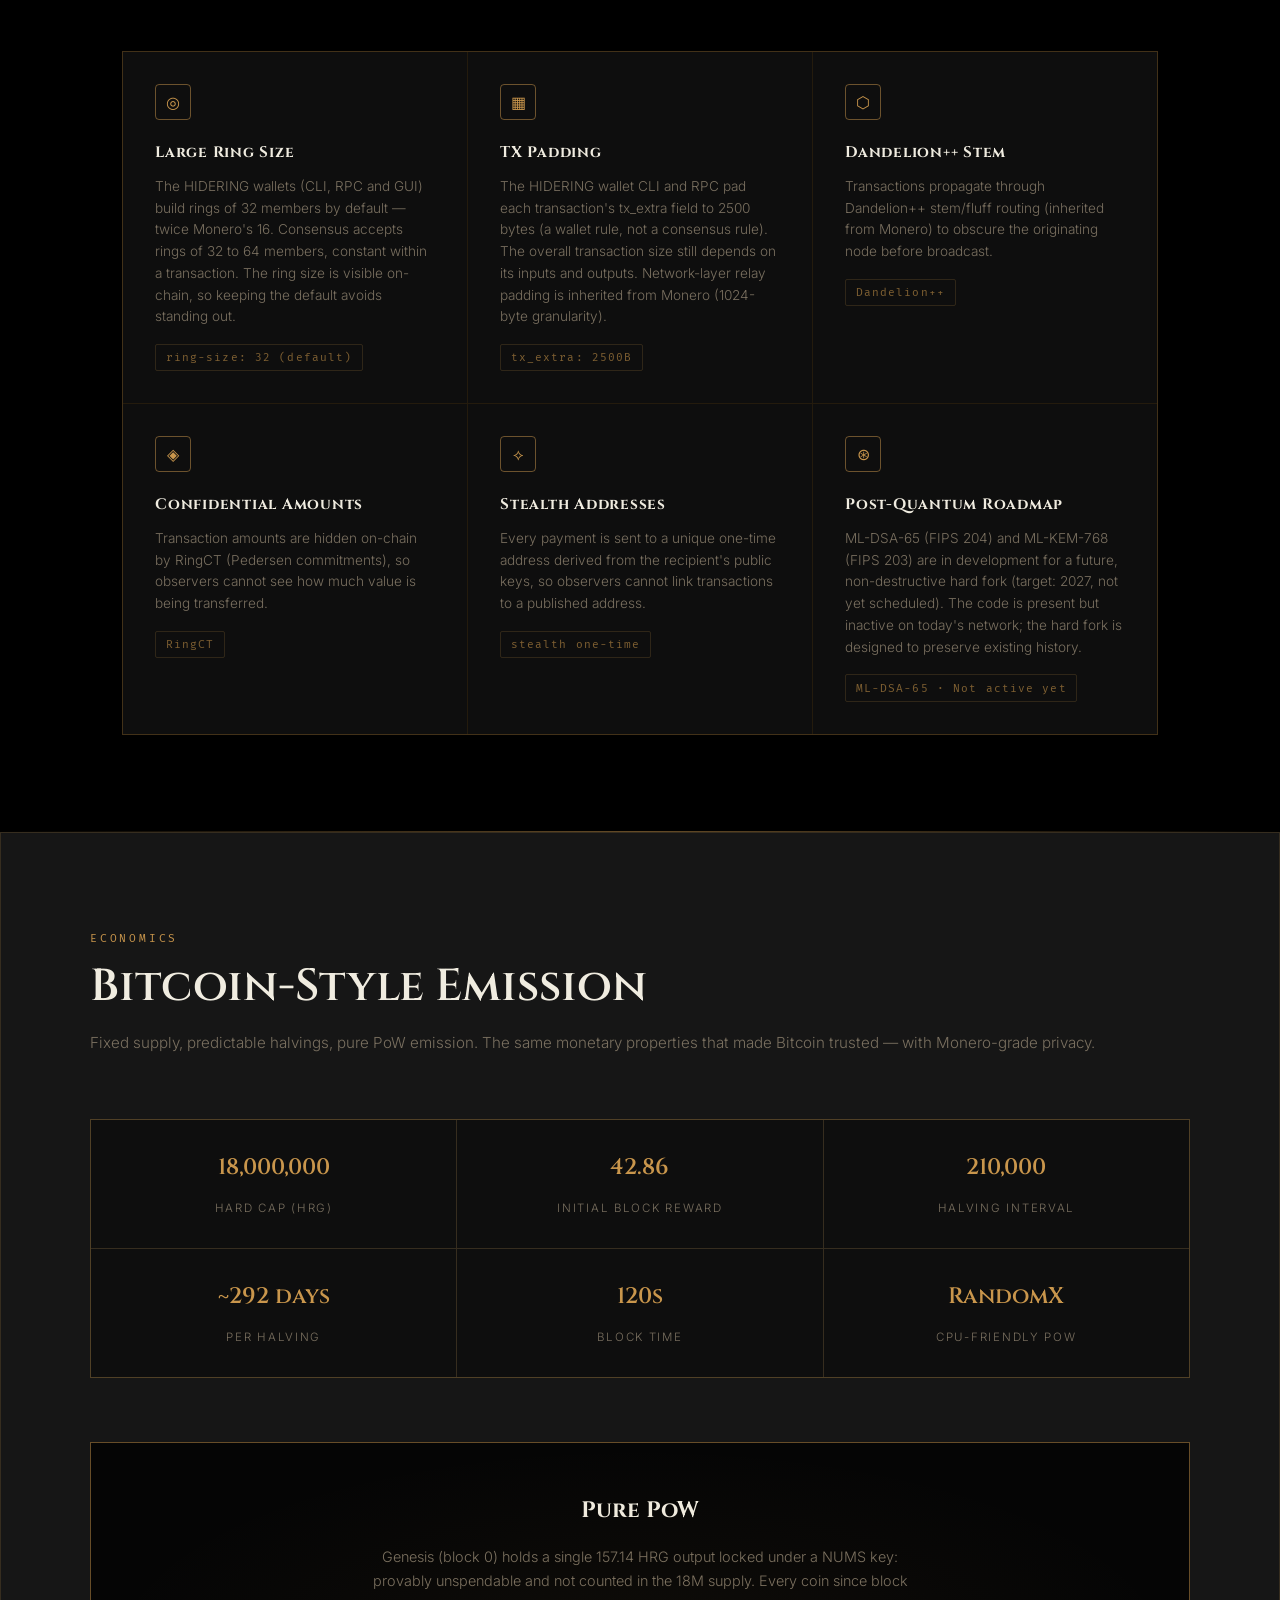
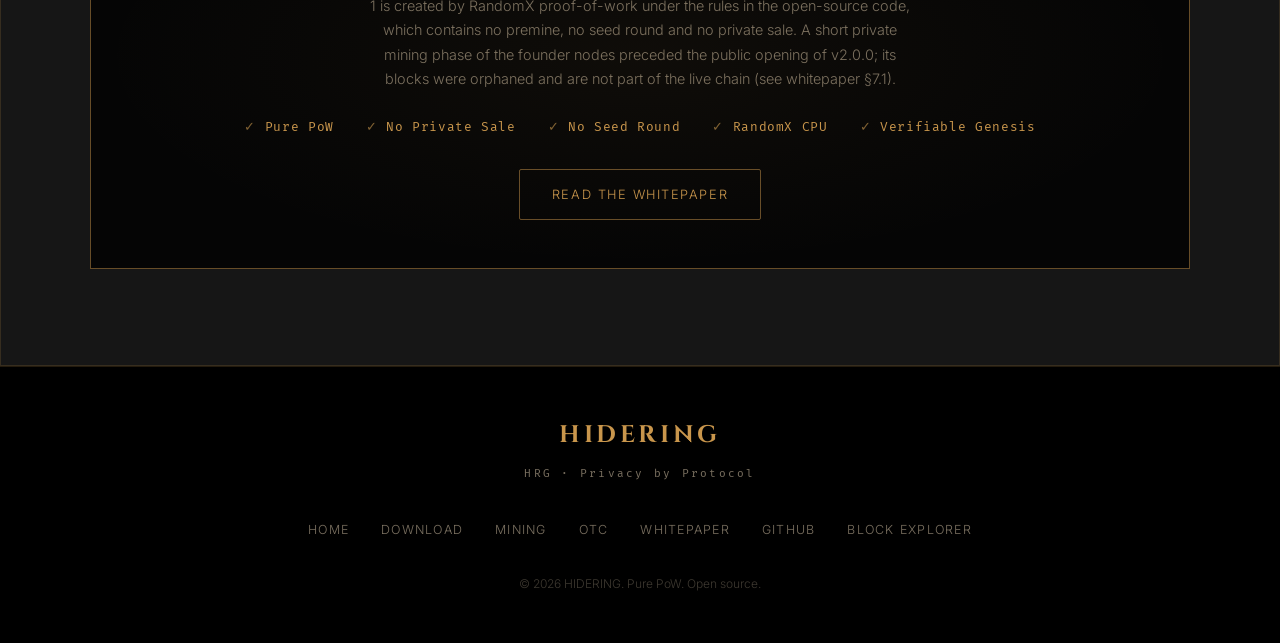
==== commit bddb9a6e: "[HRG] web: OTC — ETH in "beta" state (full description, limited to allow-listed users) otc.html: dat" ====
--- a/docs/index.html
+++ b/docs/index.html
@@ -222,7 +222,7 @@
     </a>
     <a href="otc.html" class="navcard">
       <h3>OTC Desk</h3>
-      <p>Swap HRG ⇄ USDT / USDC peer-to-peer through the escrow Telegram bot, @HideringOTCBot.</p>
+      <p>Swap HRG ⇄ USDT / USDC and native ETH (limited access) peer-to-peer through the escrow Telegram bot, @HideringOTCBot.</p>
       <span class="arrow">Trade HRG →</span>
     </a>
   </div>
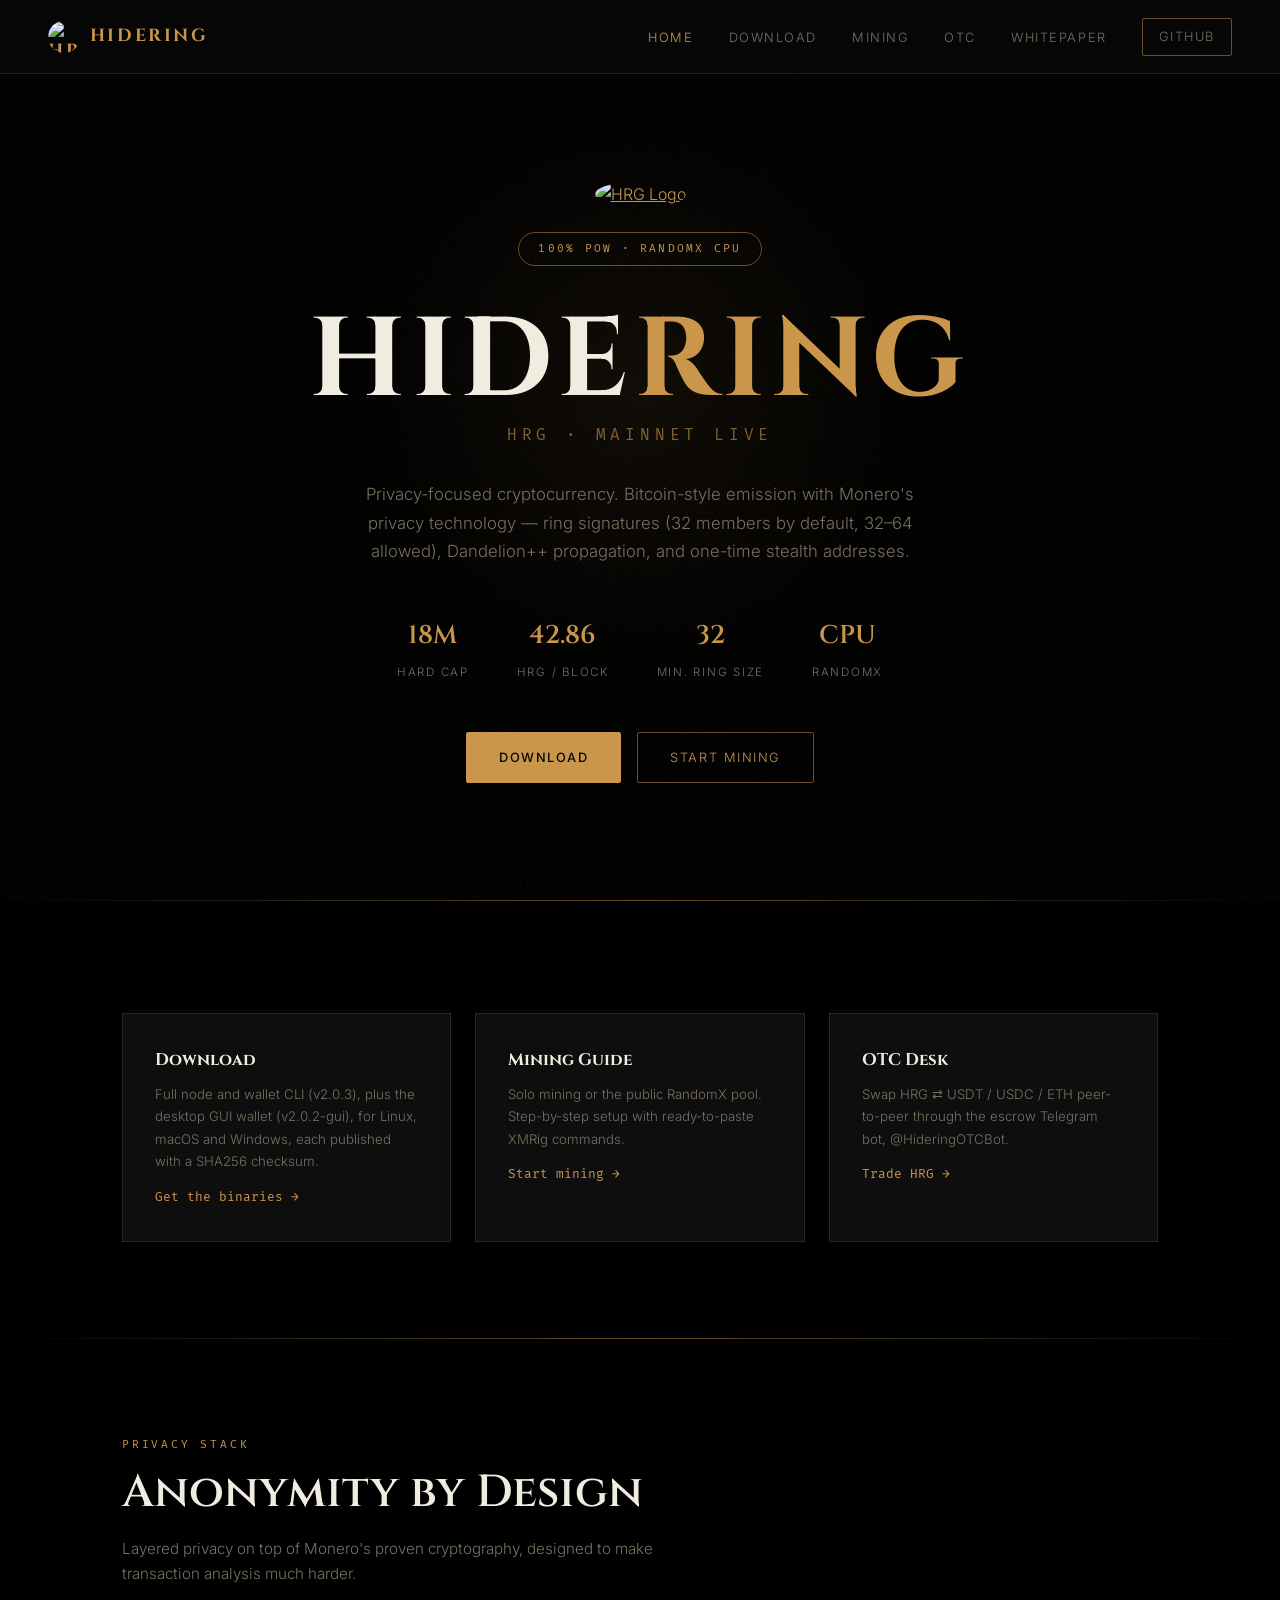
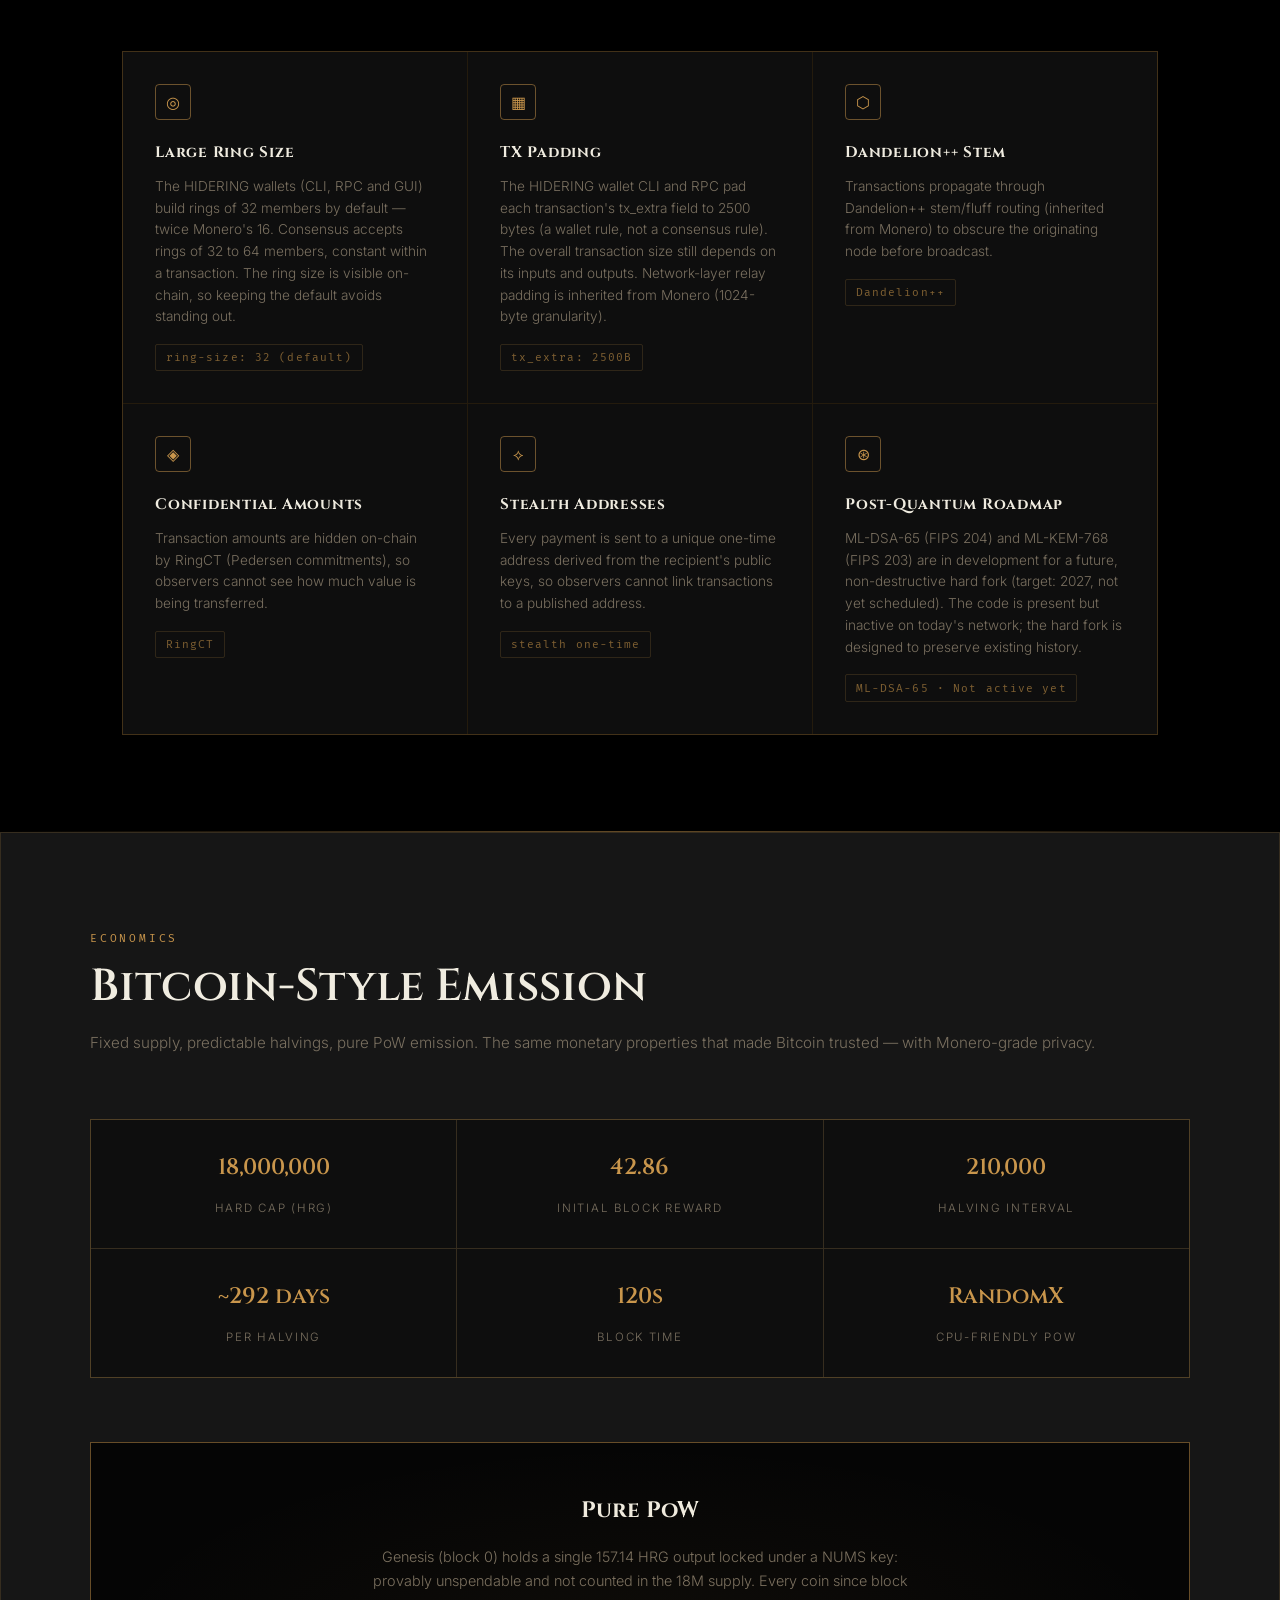
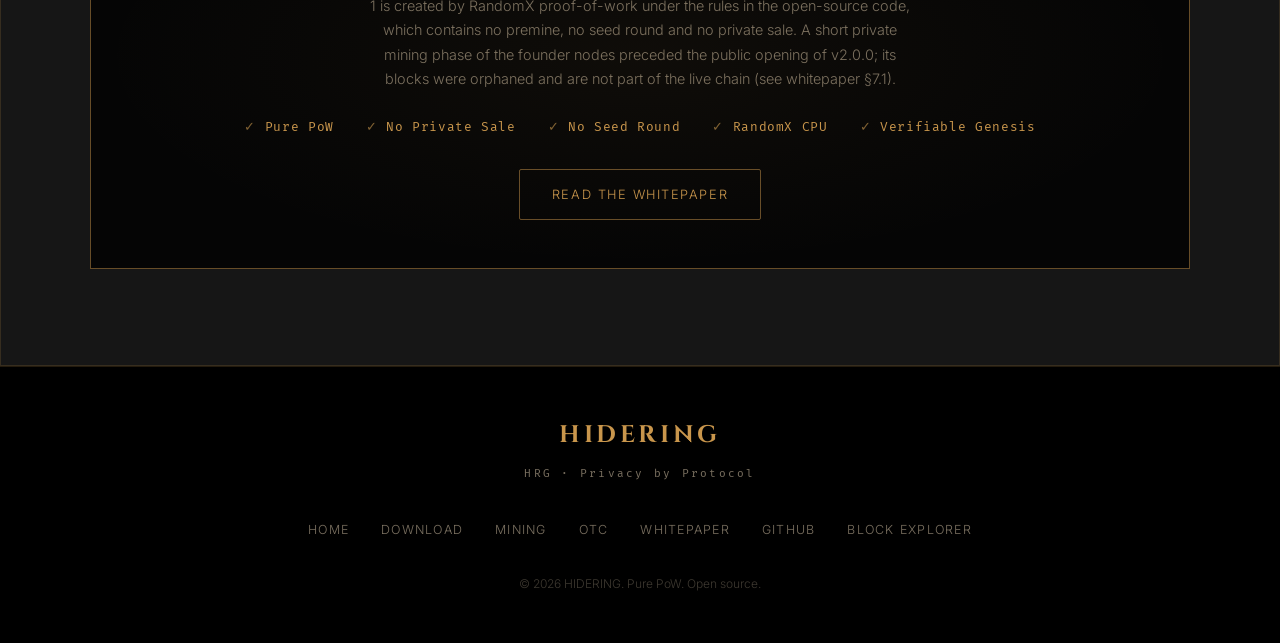
==== commit bcfa1819: "[HRG] web: OTC — switch native ETH to "live" (open to everyone) otc.html: data-eth="live", H1 "Swap " ====
--- a/docs/index.html
+++ b/docs/index.html
@@ -222,7 +222,7 @@
     </a>
     <a href="otc.html" class="navcard">
       <h3>OTC Desk</h3>
-      <p>Swap HRG ⇄ USDT / USDC and native ETH (limited access) peer-to-peer through the escrow Telegram bot, @HideringOTCBot.</p>
+      <p>Swap HRG ⇄ USDT / USDC / ETH peer-to-peer through the escrow Telegram bot, @HideringOTCBot.</p>
       <span class="arrow">Trade HRG →</span>
     </a>
   </div>
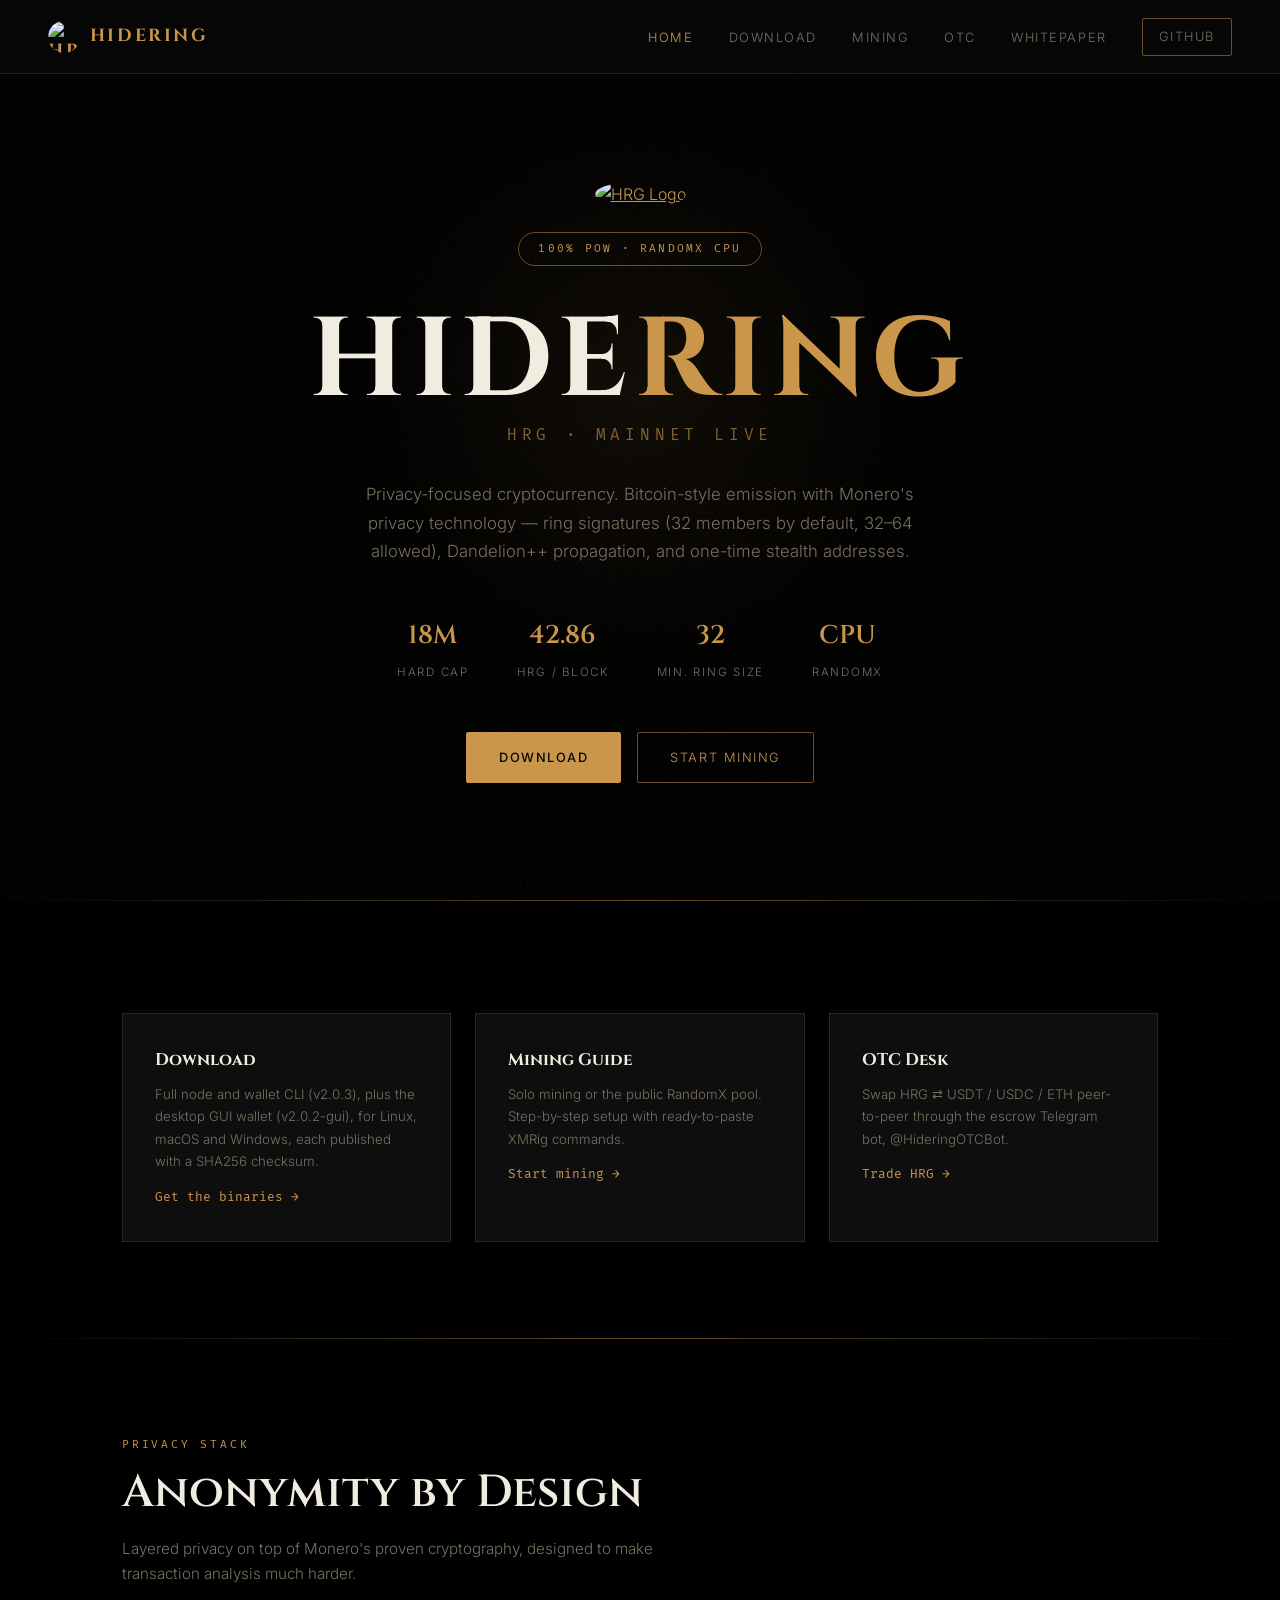
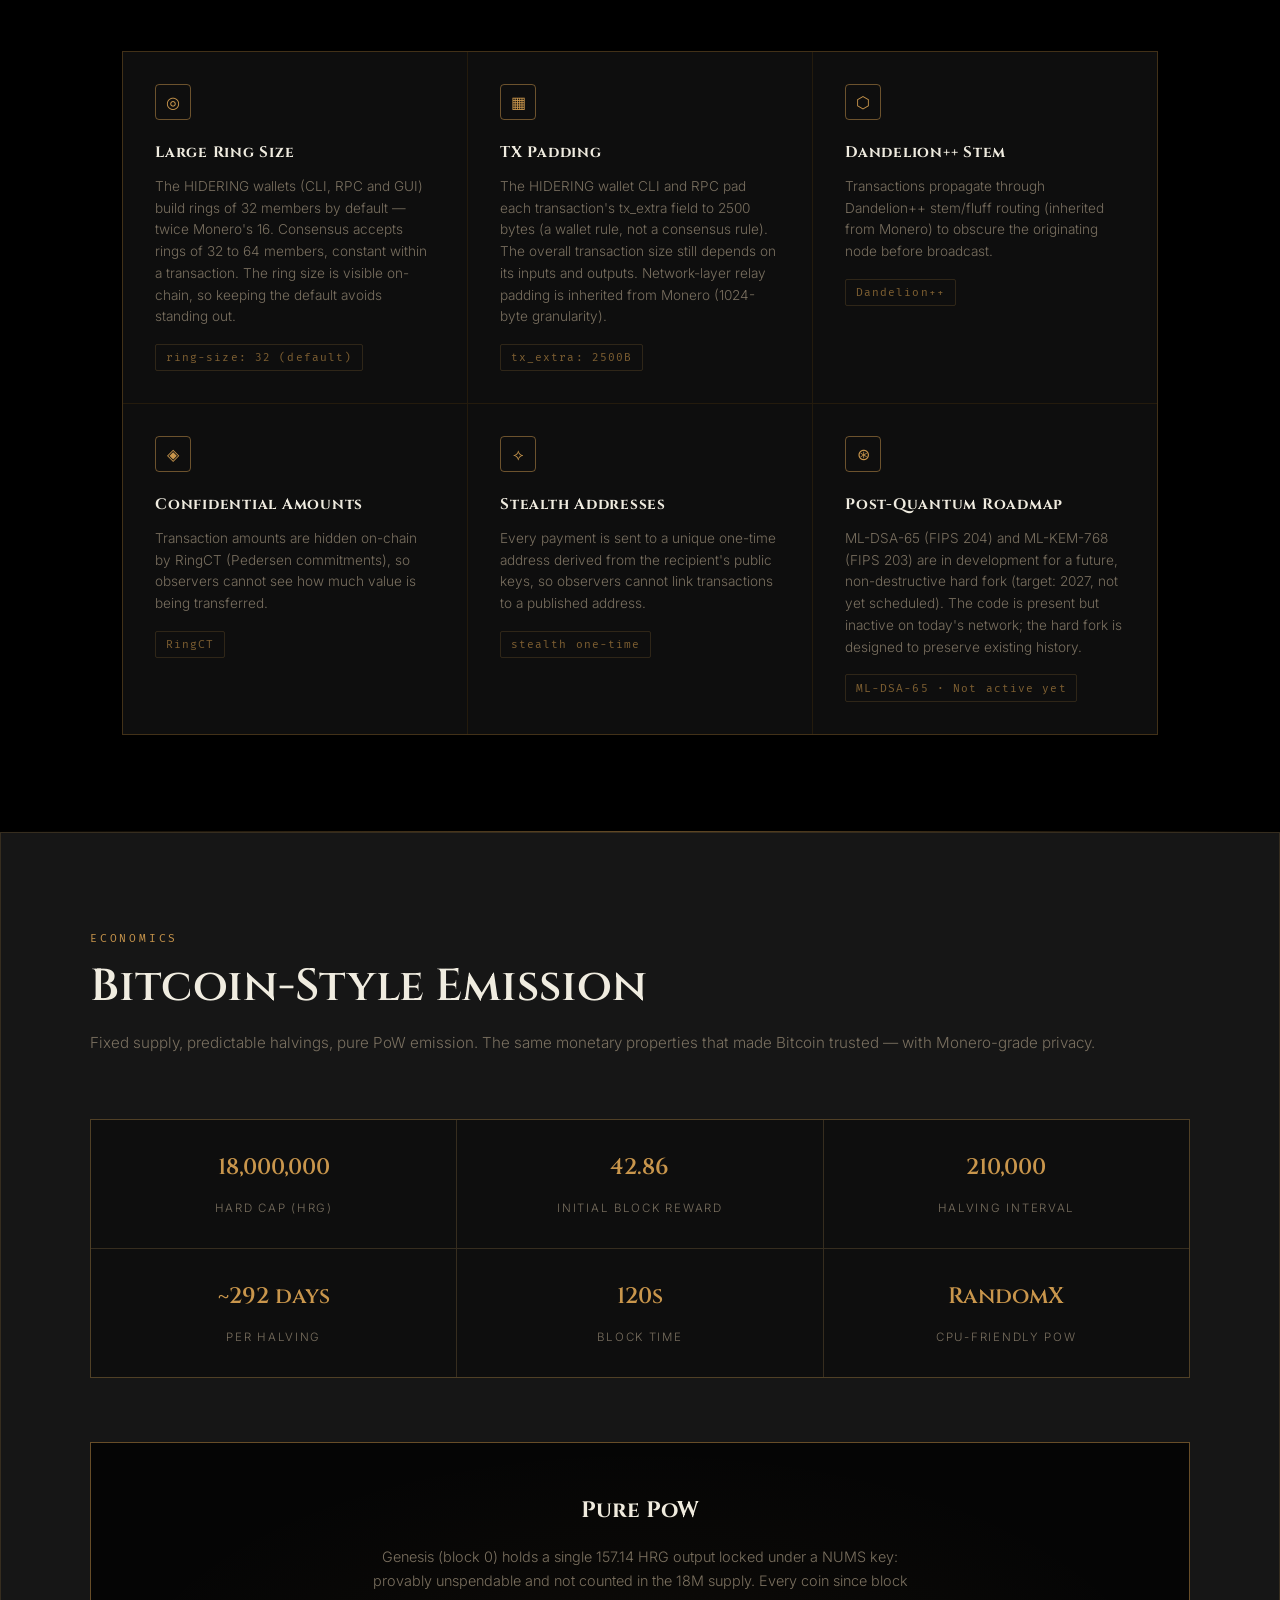
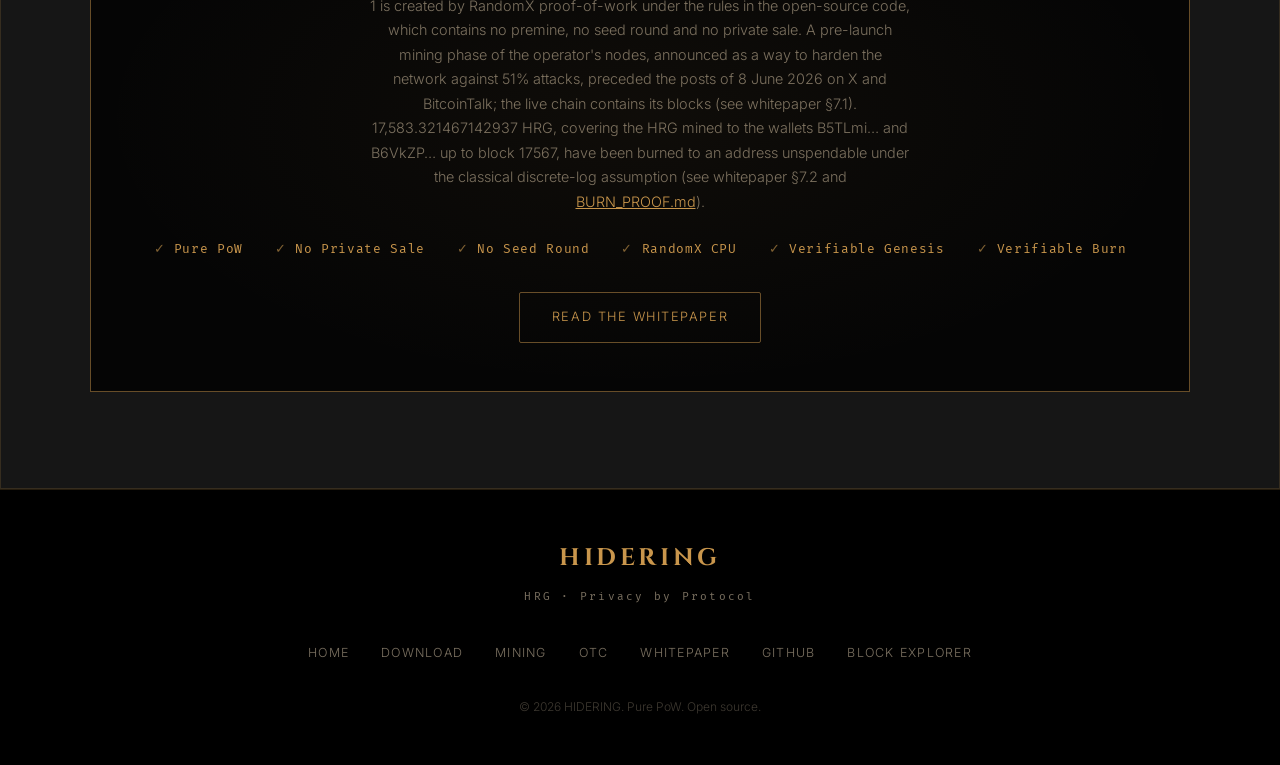
==== commit b264d1f5: "[HRG] docs: align whitepaper v1.5, home page, README and v2.0.0 notes on the burn Whitepaper v1.5 (E" ====
--- a/docs/index.html
+++ b/docs/index.html
@@ -295,13 +295,14 @@
 
   <div class="fairlaunch-box reveal">
     <h3>Pure PoW</h3>
-    <p>Genesis (block 0) holds a single 157.14 HRG output locked under a NUMS key: provably unspendable and not counted in the 18M supply. Every coin since block 1 is created by RandomX proof-of-work under the rules in the open-source code, which contains no premine, no seed round and no private sale. A short private mining phase of the founder nodes preceded the public opening of v2.0.0; its blocks were orphaned and are not part of the live chain (see whitepaper §7.1).</p>
+    <p>Genesis (block 0) holds a single 157.14 HRG output locked under a NUMS key: provably unspendable and not counted in the 18M supply. Every coin since block 1 is created by RandomX proof-of-work under the rules in the open-source code, which contains no premine, no seed round and no private sale. A pre-launch mining phase of the operator's nodes, announced as a way to harden the network against 51% attacks, preceded the posts of 8 June 2026 on X and BitcoinTalk; the live chain contains its blocks (see whitepaper §7.1). 17,583.321467142937 HRG, covering the HRG mined to the wallets B5TLmi… and B6VkZP… up to block 17567, have been burned to an address unspendable under the classical discrete-log assumption (see whitepaper §7.2 and <a href="https://github.com/AB-lab113/hidering/blob/v2-privacy/BURN_PROOF.md">BURN_PROOF.md</a>).</p>
     <div class="fairlaunch-items">
       <span class="fi">Pure PoW</span>
       <span class="fi">No Private Sale</span>
       <span class="fi">No Seed Round</span>
       <span class="fi">RandomX CPU</span>
       <span class="fi">Verifiable Genesis</span>
+      <span class="fi">Verifiable Burn</span>
     </div>
     <div style="margin-top:2rem;">
       <a href="whitepaper.html" class="btn btn-outline">Read the Whitepaper</a>
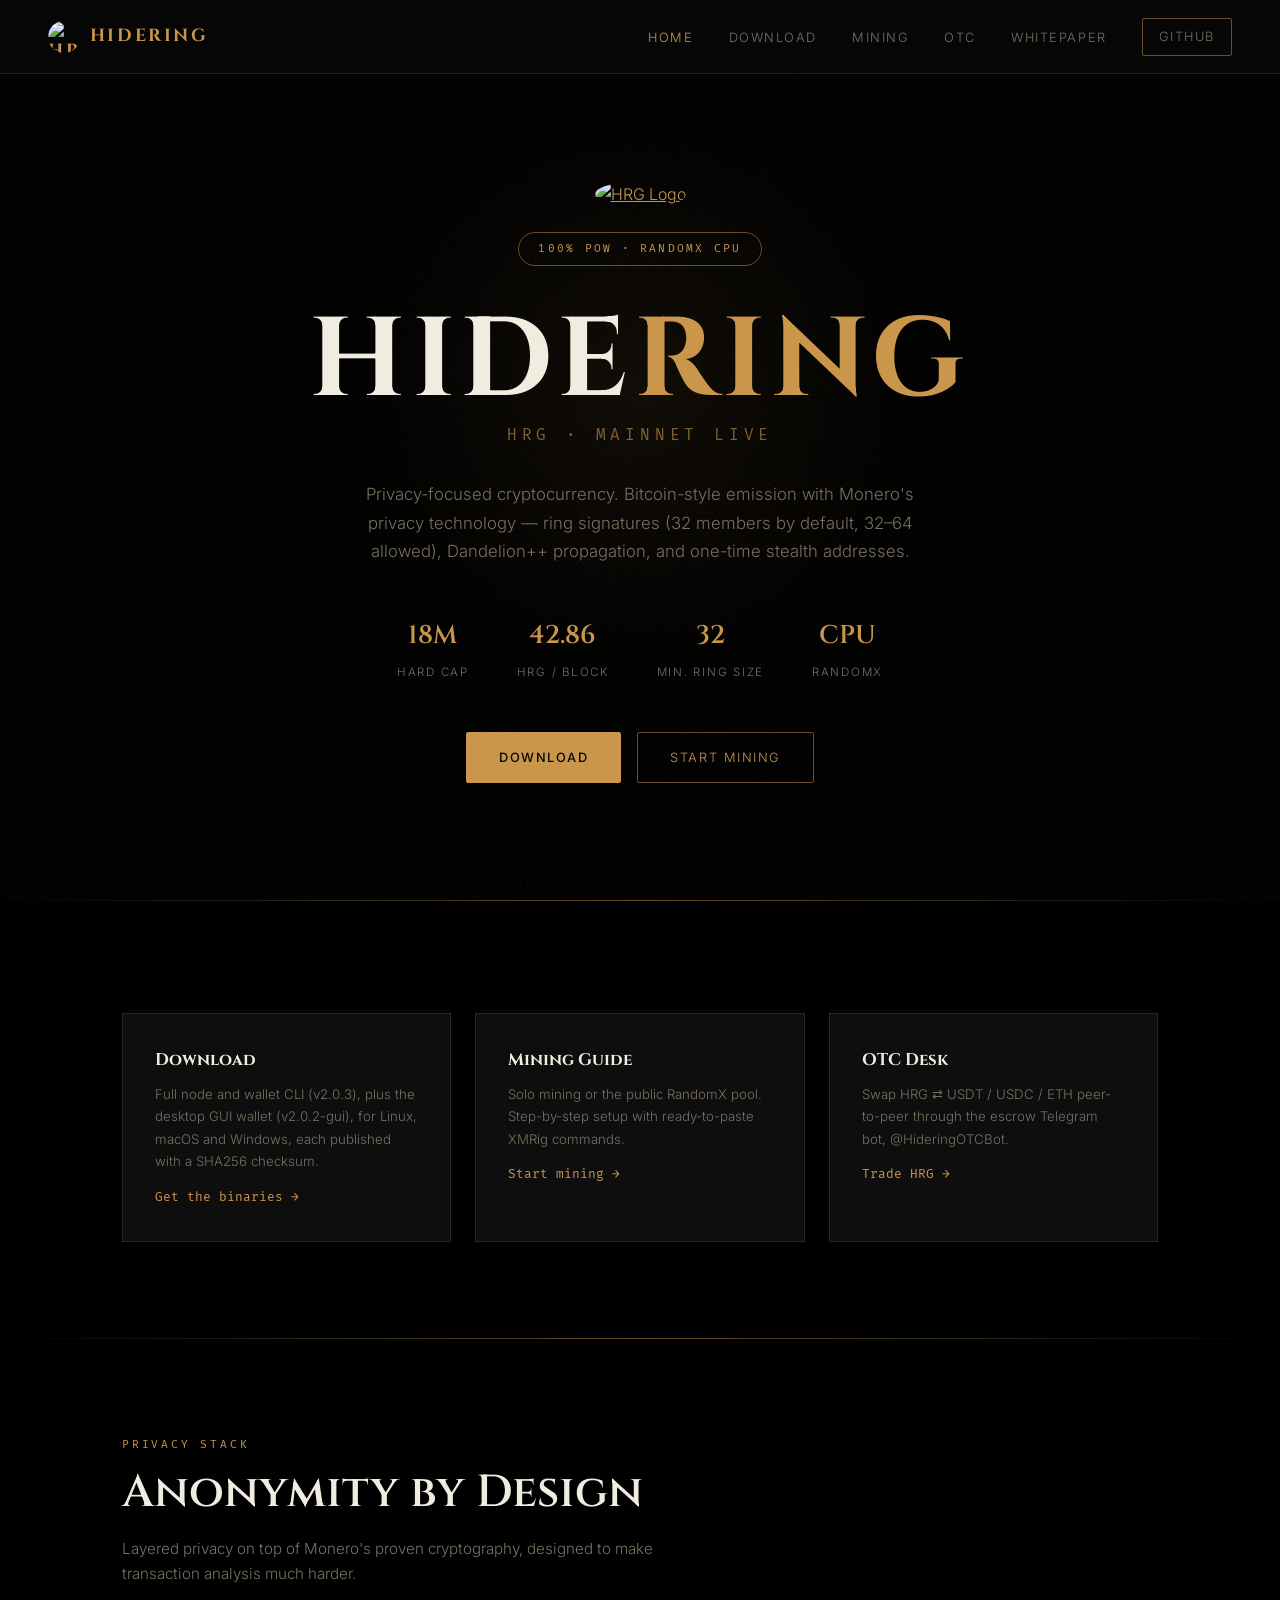
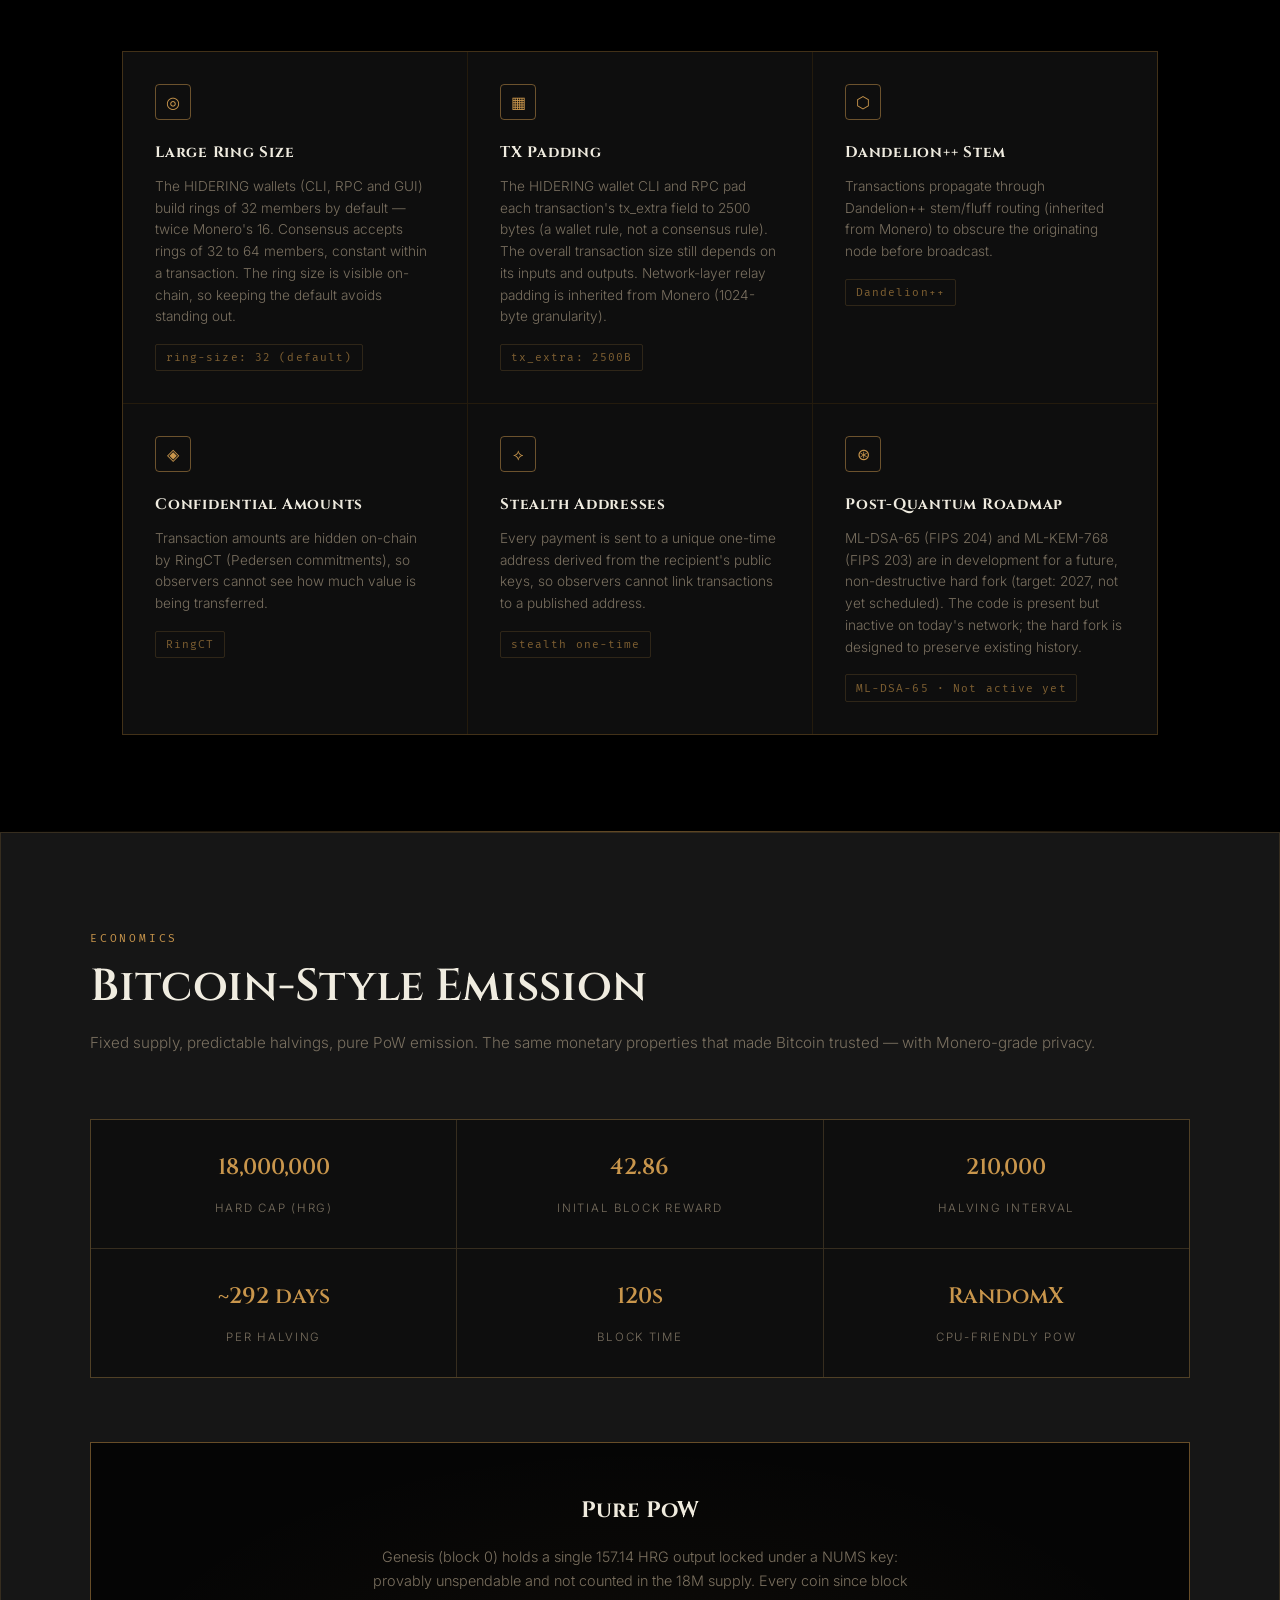
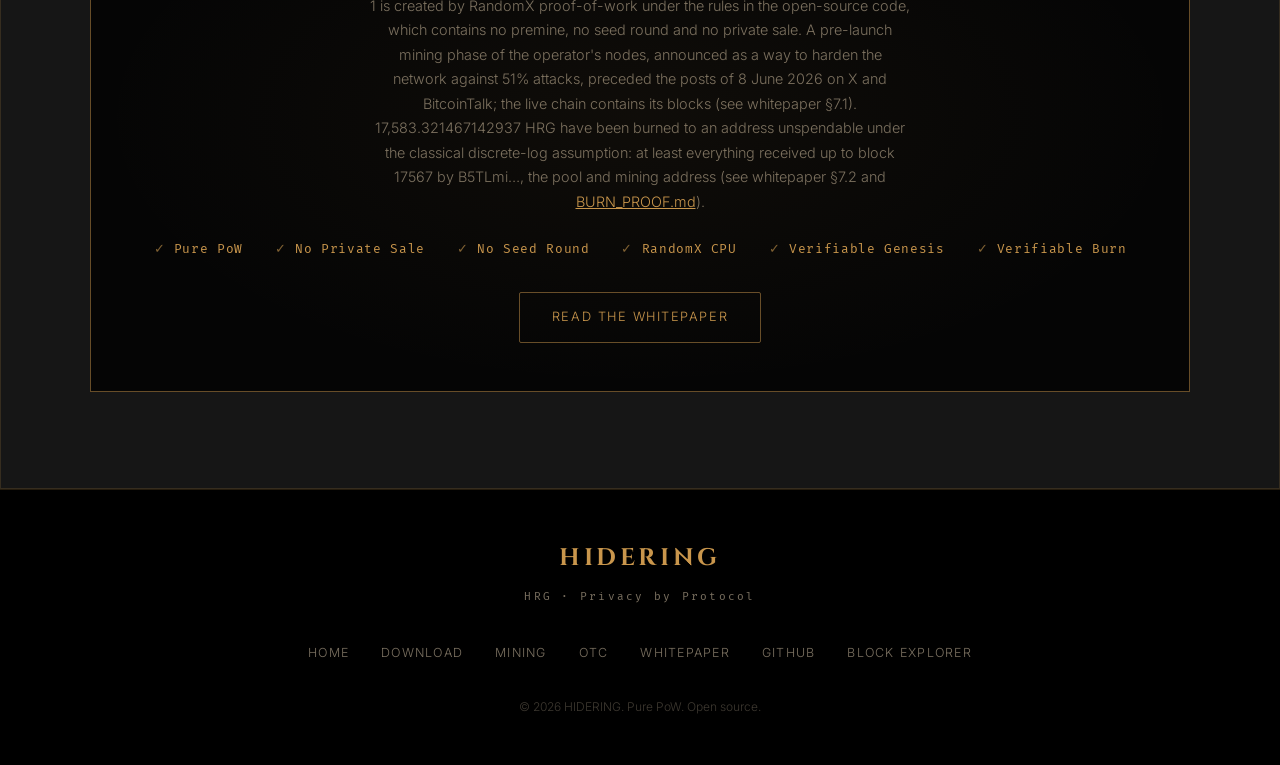
==== commit 57705597: "[HRG] docs: align burn texts on the coverage reconciliation The burn (17,583.321467142937 HRG, 20 tr" ====
--- a/docs/index.html
+++ b/docs/index.html
@@ -295,7 +295,7 @@
 
   <div class="fairlaunch-box reveal">
     <h3>Pure PoW</h3>
-    <p>Genesis (block 0) holds a single 157.14 HRG output locked under a NUMS key: provably unspendable and not counted in the 18M supply. Every coin since block 1 is created by RandomX proof-of-work under the rules in the open-source code, which contains no premine, no seed round and no private sale. A pre-launch mining phase of the operator's nodes, announced as a way to harden the network against 51% attacks, preceded the posts of 8 June 2026 on X and BitcoinTalk; the live chain contains its blocks (see whitepaper §7.1). 17,583.321467142937 HRG, covering the HRG mined to the wallets B5TLmi… and B6VkZP… up to block 17567, have been burned to an address unspendable under the classical discrete-log assumption (see whitepaper §7.2 and <a href="https://github.com/AB-lab113/hidering/blob/v2-privacy/BURN_PROOF.md">BURN_PROOF.md</a>).</p>
+    <p>Genesis (block 0) holds a single 157.14 HRG output locked under a NUMS key: provably unspendable and not counted in the 18M supply. Every coin since block 1 is created by RandomX proof-of-work under the rules in the open-source code, which contains no premine, no seed round and no private sale. A pre-launch mining phase of the operator's nodes, announced as a way to harden the network against 51% attacks, preceded the posts of 8 June 2026 on X and BitcoinTalk; the live chain contains its blocks (see whitepaper §7.1). 17,583.321467142937 HRG have been burned to an address unspendable under the classical discrete-log assumption: at least everything received up to block 17567 by B5TLmi…, the pool and mining address (see whitepaper §7.2 and <a href="https://github.com/AB-lab113/hidering/blob/v2-privacy/BURN_PROOF.md">BURN_PROOF.md</a>).</p>
     <div class="fairlaunch-items">
       <span class="fi">Pure PoW</span>
       <span class="fi">No Private Sale</span>
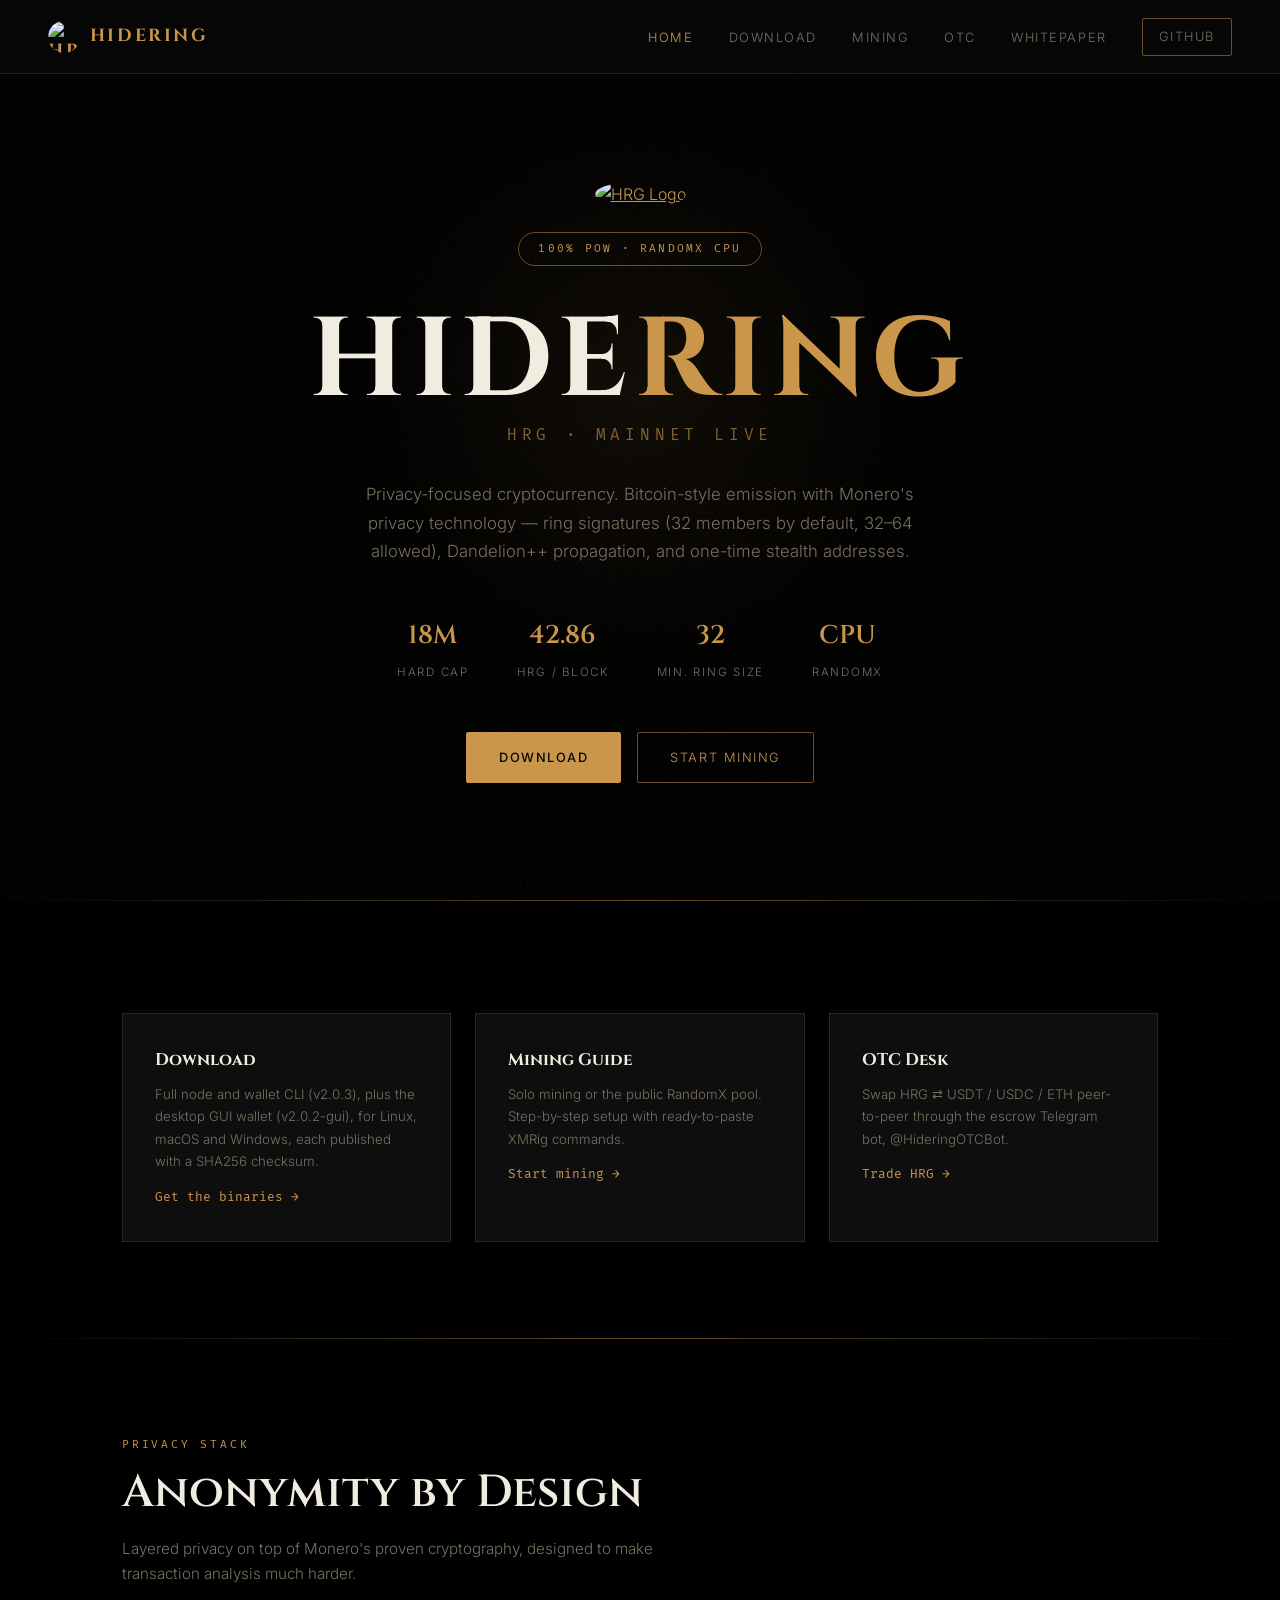
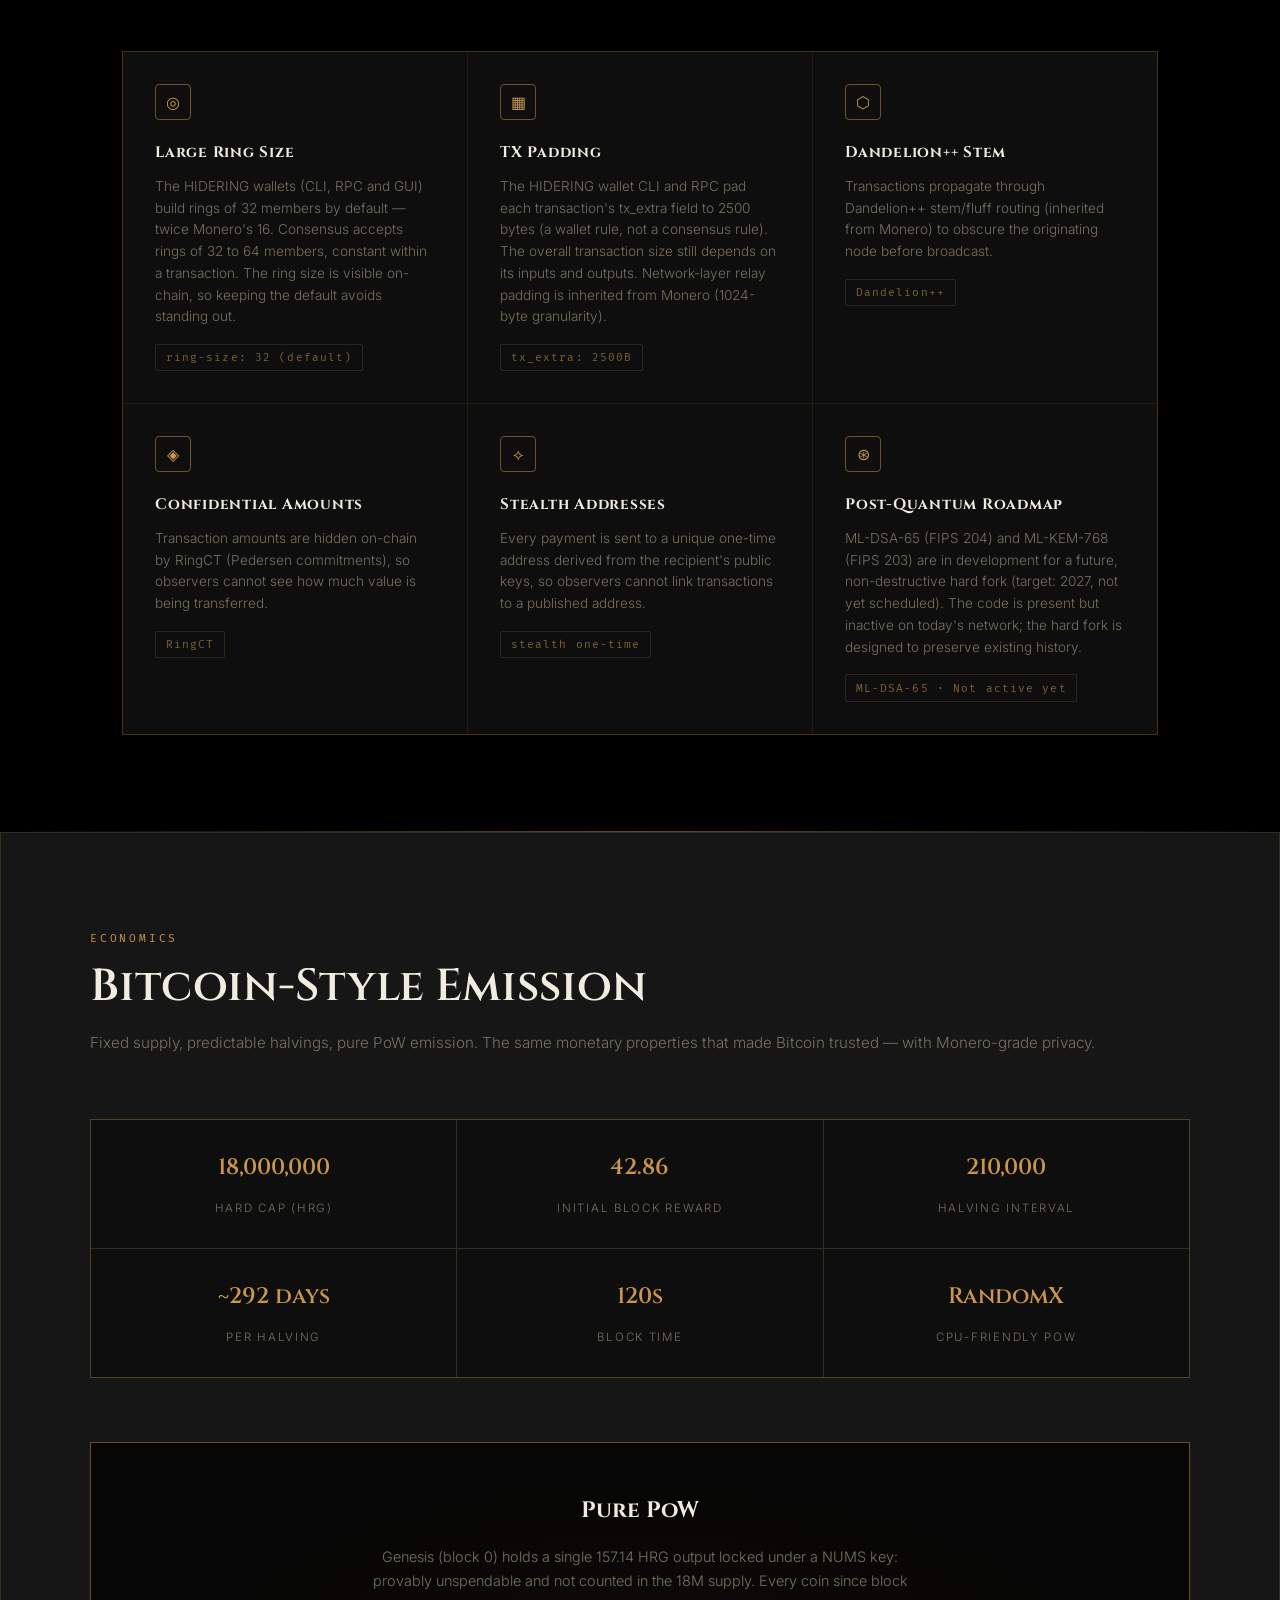
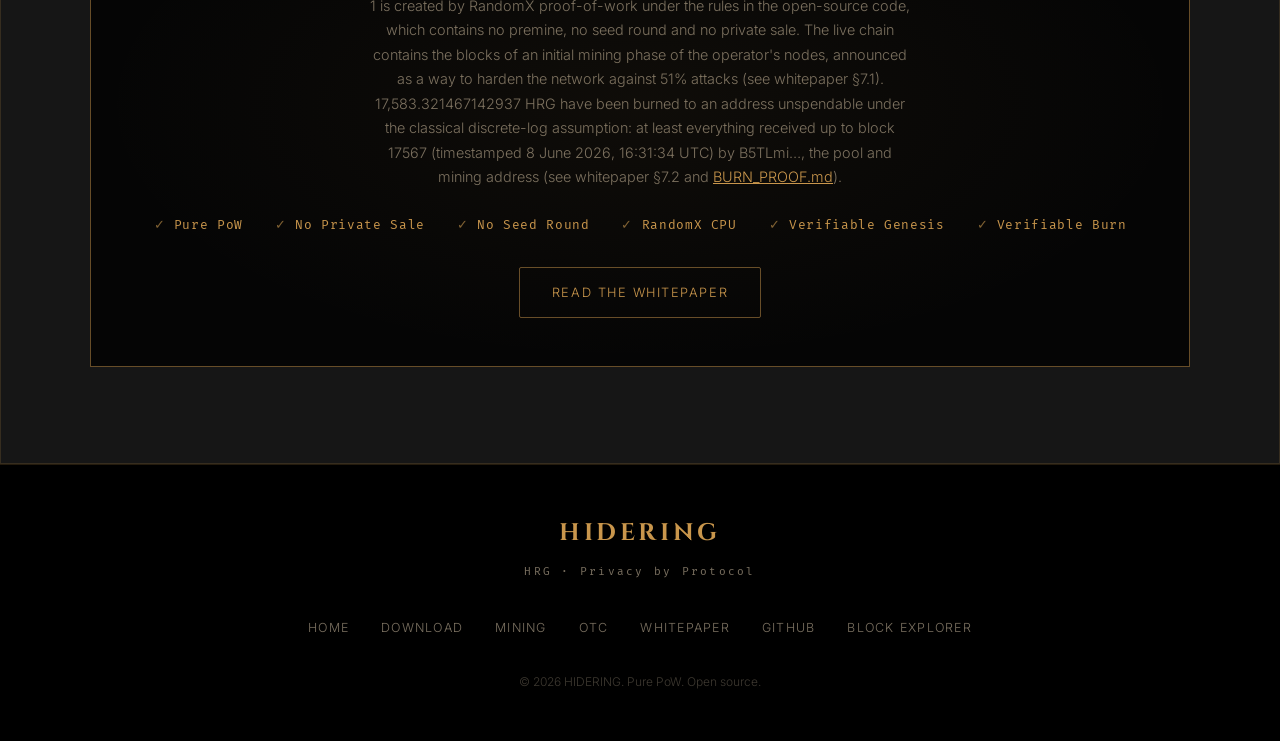
==== commit ab6a66dc: "[HRG] docs: drop the 8 June 2026 posts reference, anchor the burn cut-off on block 17567, pre-launch" ====
--- a/docs/index.html
+++ b/docs/index.html
@@ -295,7 +295,7 @@
 
   <div class="fairlaunch-box reveal">
     <h3>Pure PoW</h3>
-    <p>Genesis (block 0) holds a single 157.14 HRG output locked under a NUMS key: provably unspendable and not counted in the 18M supply. Every coin since block 1 is created by RandomX proof-of-work under the rules in the open-source code, which contains no premine, no seed round and no private sale. A pre-launch mining phase of the operator's nodes, announced as a way to harden the network against 51% attacks, preceded the posts of 8 June 2026 on X and BitcoinTalk; the live chain contains its blocks (see whitepaper §7.1). 17,583.321467142937 HRG have been burned to an address unspendable under the classical discrete-log assumption: at least everything received up to block 17567 by B5TLmi…, the pool and mining address (see whitepaper §7.2 and <a href="https://github.com/AB-lab113/hidering/blob/v2-privacy/BURN_PROOF.md">BURN_PROOF.md</a>).</p>
+    <p>Genesis (block 0) holds a single 157.14 HRG output locked under a NUMS key: provably unspendable and not counted in the 18M supply. Every coin since block 1 is created by RandomX proof-of-work under the rules in the open-source code, which contains no premine, no seed round and no private sale. The live chain contains the blocks of an initial mining phase of the operator's nodes, announced as a way to harden the network against 51% attacks (see whitepaper §7.1). 17,583.321467142937 HRG have been burned to an address unspendable under the classical discrete-log assumption: at least everything received up to block 17567 (timestamped 8 June 2026, 16:31:34 UTC) by B5TLmi…, the pool and mining address (see whitepaper §7.2 and <a href="https://github.com/AB-lab113/hidering/blob/v2-privacy/BURN_PROOF.md">BURN_PROOF.md</a>).</p>
     <div class="fairlaunch-items">
       <span class="fi">Pure PoW</span>
       <span class="fi">No Private Sale</span>
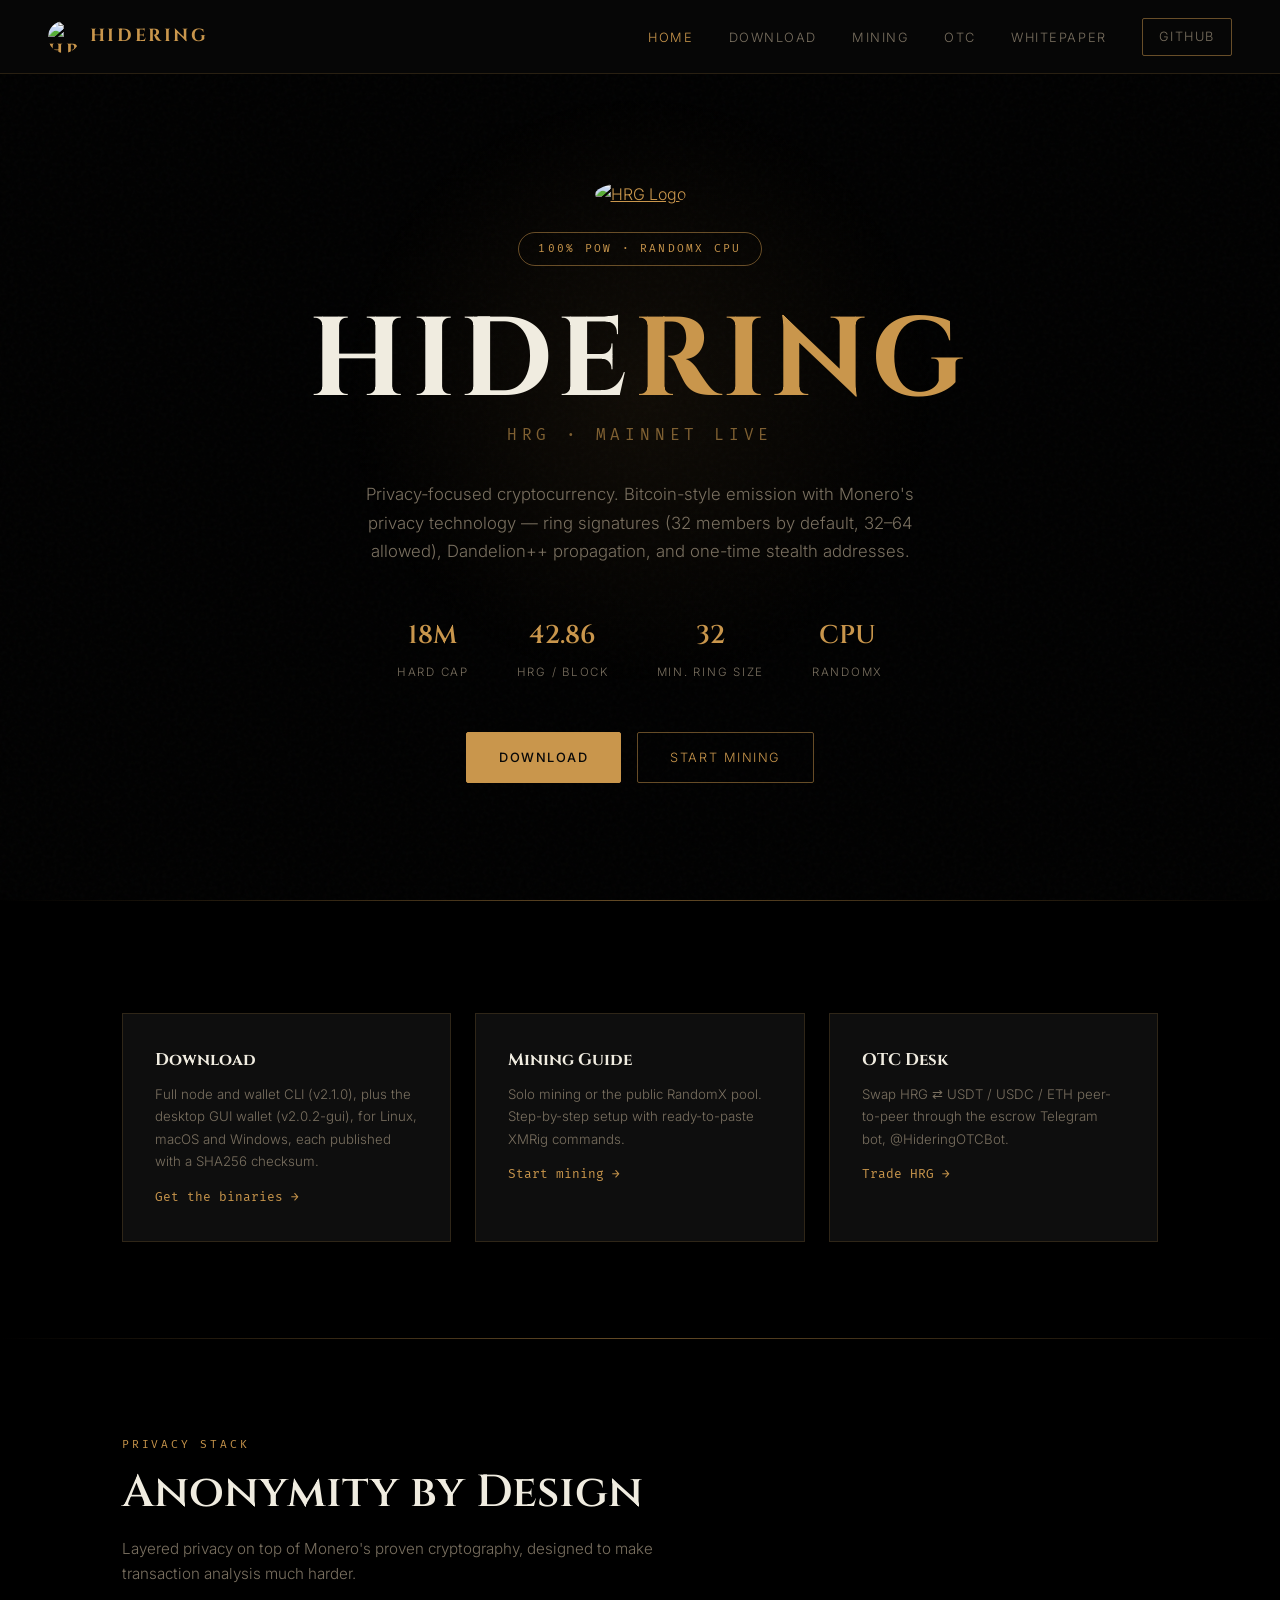
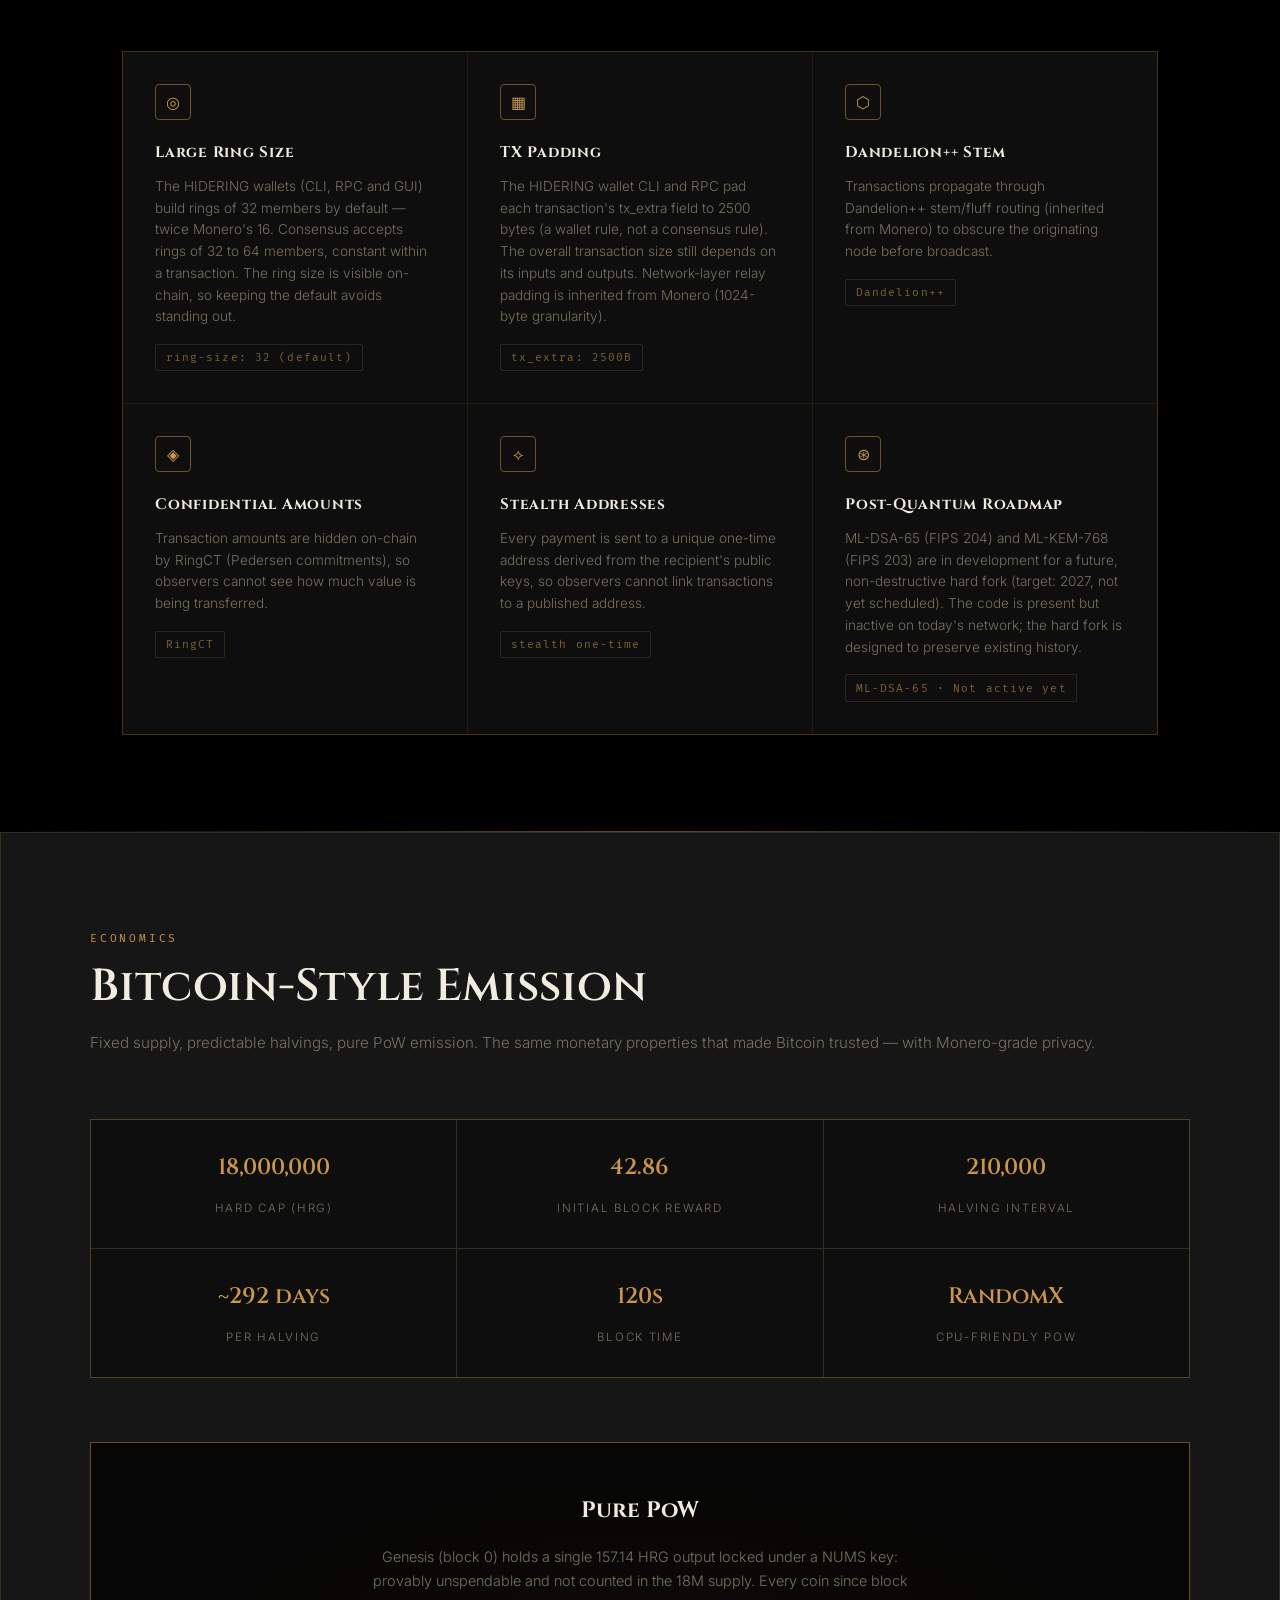
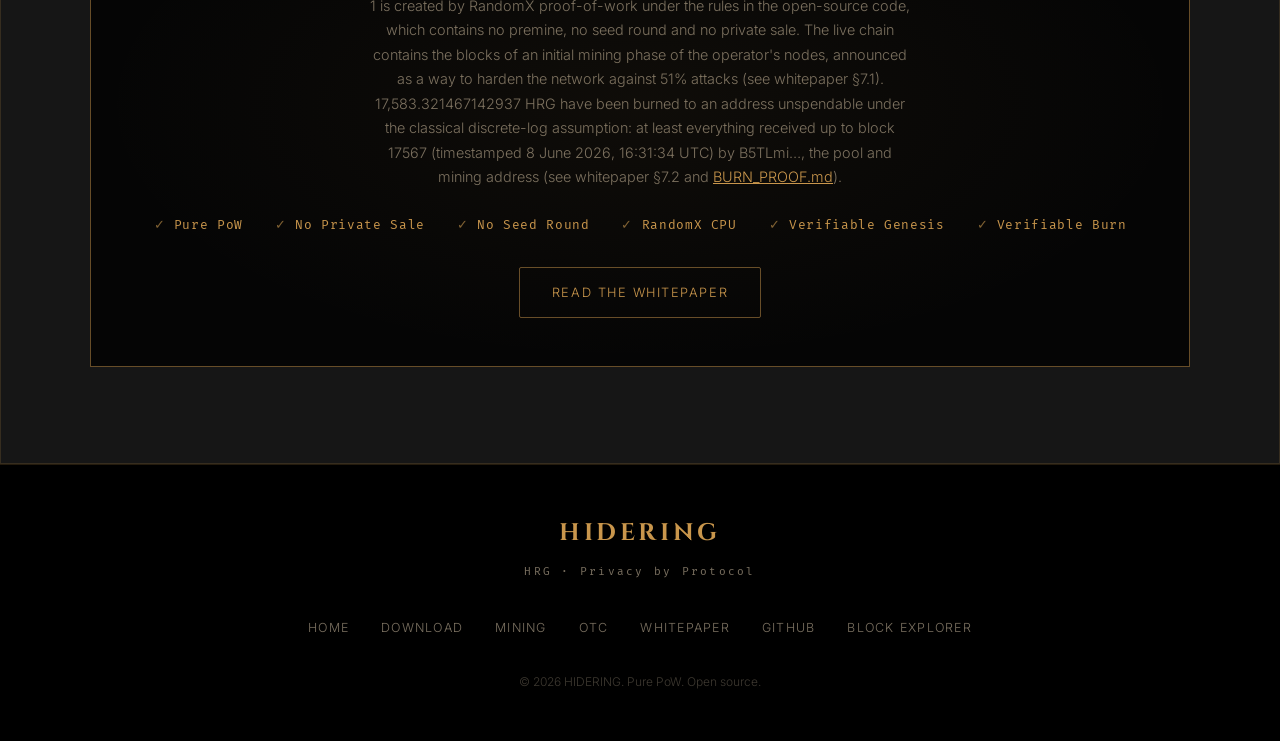
==== commit eb482484: "[HRG] docs: release v2.1.0 — download page, README, whitepaper, release notes" ====
--- a/docs/index.html
+++ b/docs/index.html
@@ -212,7 +212,7 @@
   <div class="navcards reveal">
     <a href="download.html" class="navcard">
       <h3>Download</h3>
-      <p>Full node and wallet CLI (v2.0.3), plus the desktop GUI wallet (v2.0.2-gui), for Linux, macOS and Windows, each published with a SHA256 checksum.</p>
+      <p>Full node and wallet CLI (v2.1.0), plus the desktop GUI wallet (v2.0.2-gui), for Linux, macOS and Windows, each published with a SHA256 checksum.</p>
       <span class="arrow">Get the binaries →</span>
     </a>
     <a href="mining.html" class="navcard">
